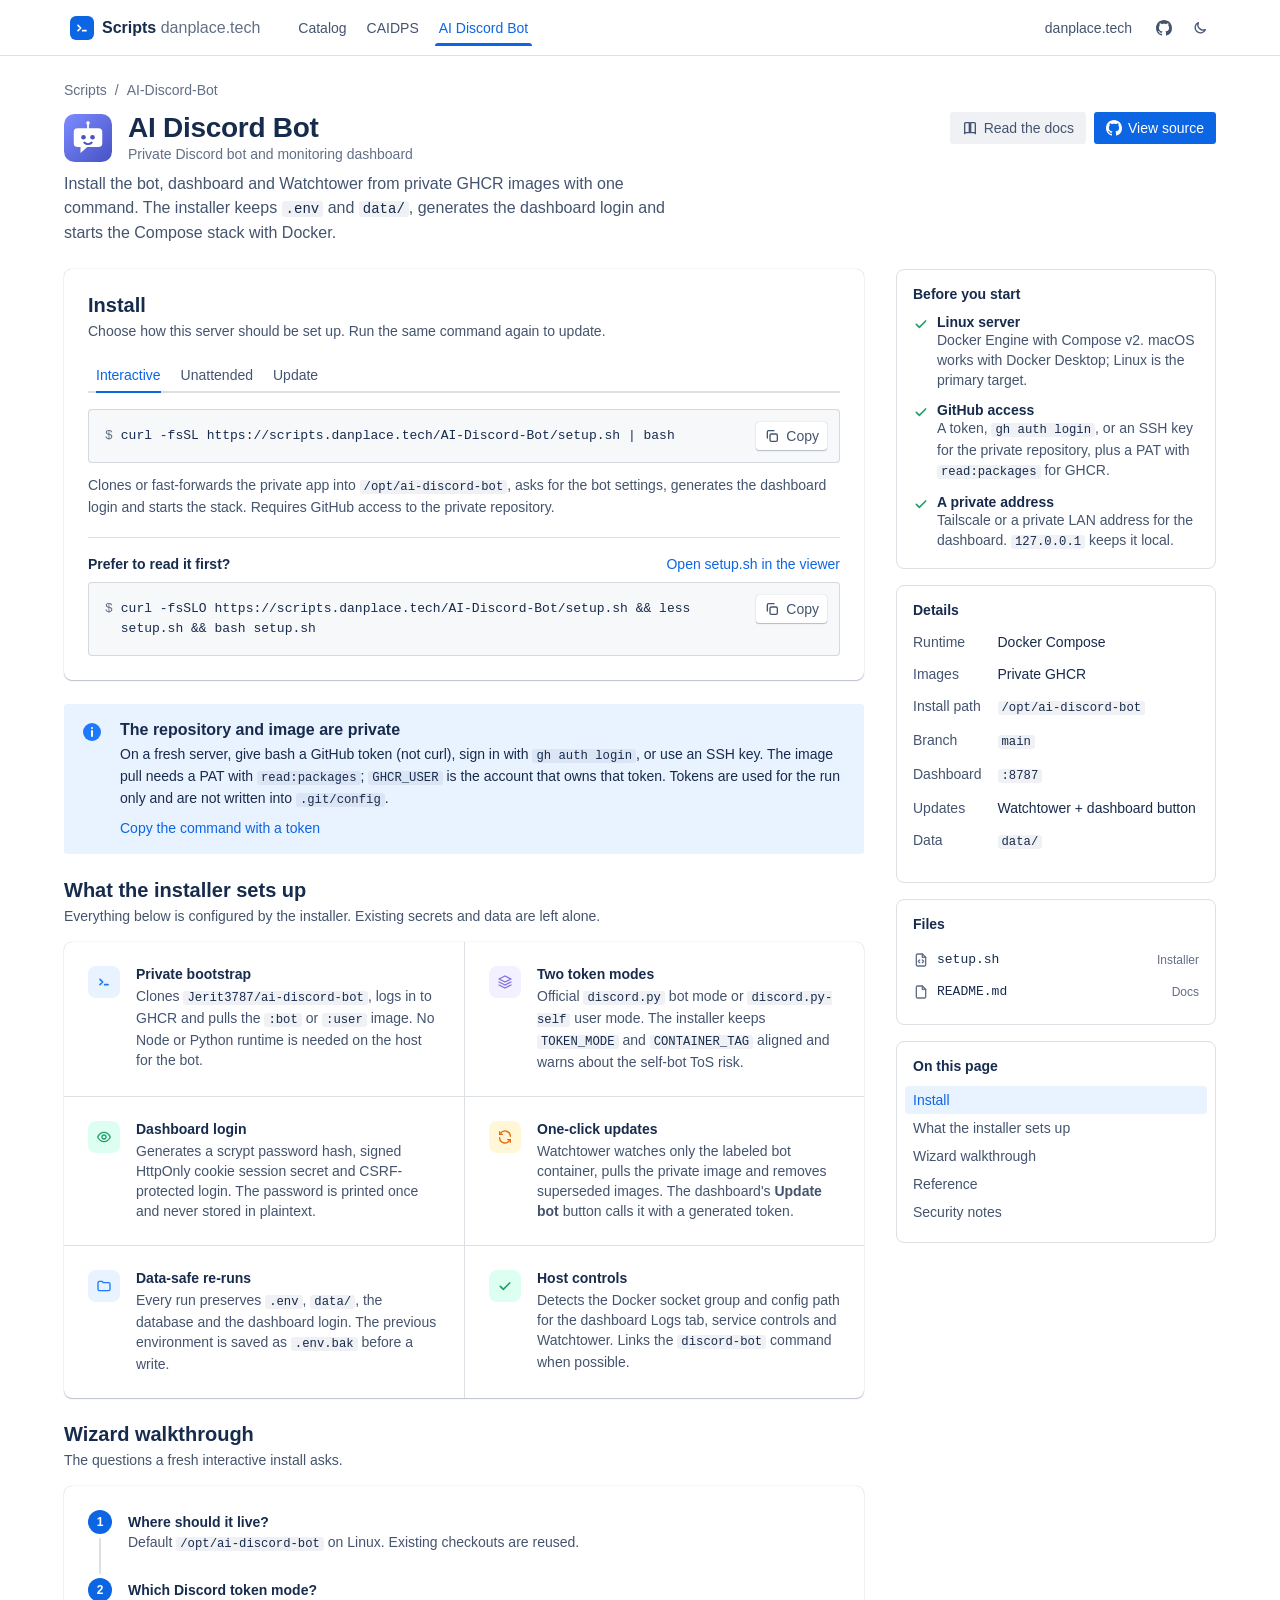
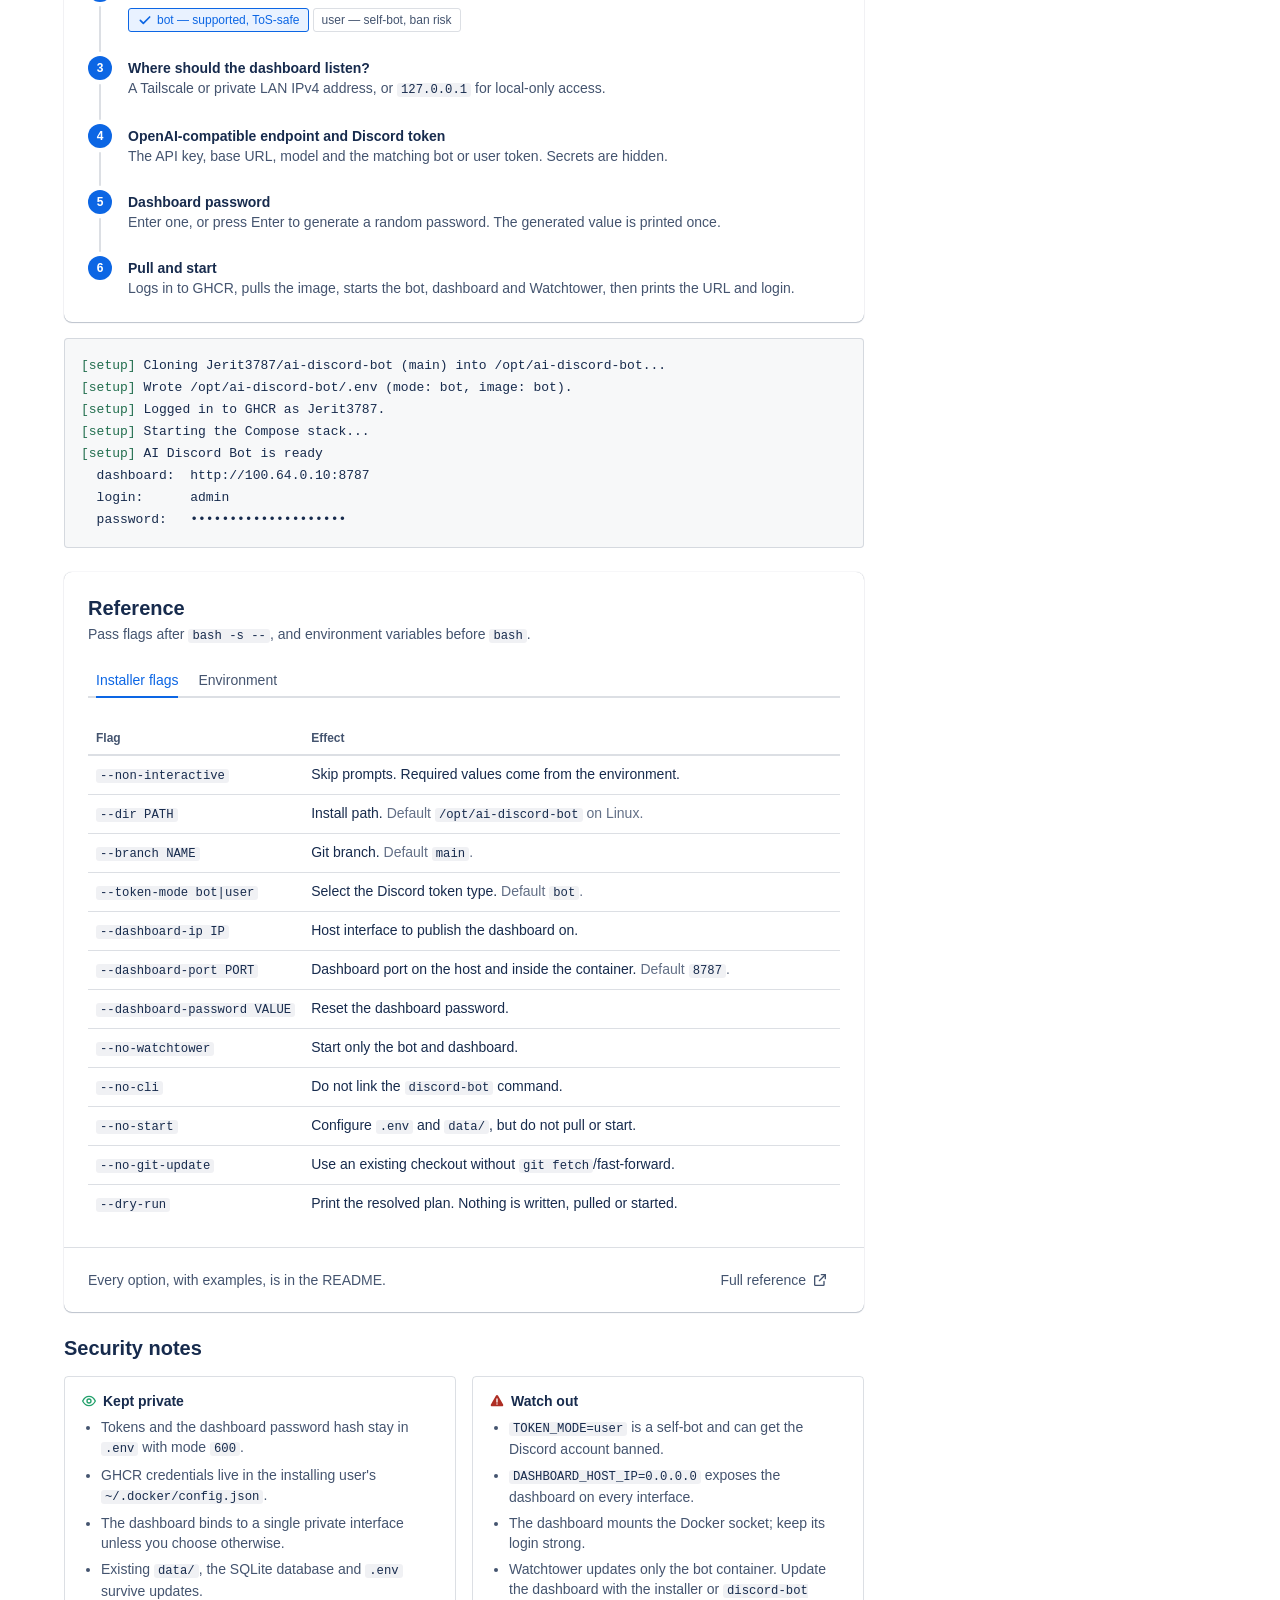
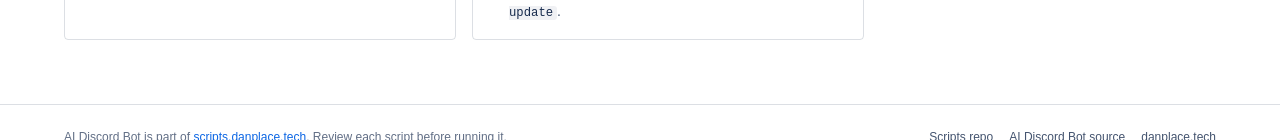
==== AI-Discord-Bot/index.html @ eaac8804 "feat: add AI Discord Bot installer Add an interactive/unattended container installer for the private" ====
<!DOCTYPE html>
<html lang="en">
<head>
  <meta charset="UTF-8">
  <meta name="viewport" content="width=device-width, initial-scale=1.0">
  <title>AI Discord Bot installer | scripts.danplace.tech</title>
  <meta name="description" content="One-line installer for the AI Discord Bot: private GHCR images, Docker Compose, password-protected dashboard, generated login and Watchtower updates.">
  <link rel="canonical" href="https://scripts.danplace.tech/AI-Discord-Bot/">
  <meta name="theme-color" content="#FFFFFF" media="(prefers-color-scheme: light)">
  <meta name="theme-color" content="#1D2125" media="(prefers-color-scheme: dark)">
  <meta property="og:title" content="AI Discord Bot | scripts.danplace.tech">
  <meta property="og:description" content="Installer for a private Discord bot and dashboard with Docker Compose, GHCR and Watchtower.">
  <meta property="og:type" content="website">
  <meta property="og:url" content="https://scripts.danplace.tech/AI-Discord-Bot/">
  <meta name="twitter:card" content="summary">
  <link rel="icon" href="logo.svg" type="image/svg+xml">
  <script>
    try {
      var t = localStorage.getItem('ds-theme');
      if (t === 'light' || t === 'dark') document.documentElement.setAttribute('data-theme', t);
    } catch (e) {}
  </script>
  <link rel="stylesheet" href="../assets/site.css?v=500451243d">
</head>
<body>
  <a class="skip-link" href="#main">Skip to content</a>

  <header class="topnav">
    <div class="topnav-inner">
      <a class="product" href="../" aria-label="Scripts catalog home">
        <span class="product-logo" aria-hidden="true"><svg class="icon"><use href="../assets/icons.svg?v=500451243d#i-terminal"/></svg></span>
        <span>Scripts <span class="product-site">danplace.tech</span></span>
      </a>
      <nav aria-label="Primary">
        <ul class="nav-items">
          <li><a class="nav-item" href="../">Catalog</a></li>
          <li><a class="nav-item" href="../IDPS-WebServer/">CAIDPS</a></li>
          <li><a class="nav-item" href="./" aria-current="page">AI Discord Bot</a></li>
        </ul>
      </nav>
      <div class="topnav-end">
        <a class="btn btn-subtle hide-small" href="https://danplace.tech" target="_blank" rel="noopener">danplace.tech</a>
        <a class="btn btn-subtle btn-icon" href="https://github.com/Jerit3787/scripts" target="_blank" rel="noopener" aria-label="Scripts repository on GitHub" title="Scripts repository on GitHub">
          <svg class="icon" aria-hidden="true"><use href="../assets/icons.svg?v=500451243d#i-github"/></svg>
        </a>
        <button class="btn btn-subtle btn-icon theme-toggle" type="button" data-theme-toggle aria-label="Switch theme">
          <svg class="icon icon-moon" aria-hidden="true"><use href="../assets/icons.svg?v=500451243d#i-moon"/></svg>
          <svg class="icon icon-sun" aria-hidden="true"><use href="../assets/icons.svg?v=500451243d#i-sun"/></svg>
        </button>
      </div>
    </div>
  </header>

  <main id="main" class="page">
    <nav class="breadcrumbs" aria-label="Breadcrumb">
      <ol>
        <li><a href="../">Scripts</a></li>
        <li><span aria-current="page">AI-Discord-Bot</span></li>
      </ol>
    </nav>

    <div class="page-header">
      <div class="page-header-main">
        <div class="page-title-row">
          <img class="project-logo project-logo-large" src="logo.svg" width="48" height="48" alt="">
          <div>
            <h1 class="page-title">AI Discord Bot</h1>
            <p class="subtlest">Private Discord bot and monitoring dashboard</p>
          </div>
        </div>
        <p class="page-description">
          Install the bot, dashboard and Watchtower from private GHCR images with one command. The
          installer keeps <code>.env</code> and <code>data/</code>, generates the dashboard login and
          starts the Compose stack with Docker.
        </p>
      </div>
      <div class="btn-group">
        <a class="btn" href="https://github.com/Jerit3787/scripts/blob/main/AI-Discord-Bot/README.md" target="_blank" rel="noopener">
          <svg class="icon" aria-hidden="true"><use href="../assets/icons.svg?v=500451243d#i-book"/></svg>
          Read the docs
        </a>
        <a class="btn btn-primary" href="https://github.com/Jerit3787/ai-discord-bot" target="_blank" rel="noopener">
          <svg class="icon" aria-hidden="true"><use href="../assets/icons.svg?v=500451243d#i-github"/></svg>
          View source
        </a>
      </div>
    </div>

    <div class="layout">
      <div class="stack">
        <section class="card" id="install" aria-labelledby="install-title">
          <div class="card-body">
            <h2 id="install-title" class="section-heading">Install</h2>
            <p class="section-intro">Choose how this server should be set up. Run the same command again to update.</p>

            <div class="tabs" data-tabs>
              <div class="tab-list" role="tablist" aria-label="Install commands">
                <button class="tab" type="button" role="tab" id="tab-interactive" data-hash="interactive" aria-controls="panel-interactive" aria-selected="true">Interactive</button>
                <button class="tab" type="button" role="tab" id="tab-unattended" data-hash="unattended" aria-controls="panel-unattended" aria-selected="false" tabindex="-1">Unattended</button>
                <button class="tab" type="button" role="tab" id="tab-update" data-hash="update" aria-controls="panel-update" aria-selected="false" tabindex="-1">Update</button>
              </div>

              <div class="tab-panel" role="tabpanel" id="panel-interactive" aria-labelledby="tab-interactive">
                <div class="code-block">
                  <pre><span class="prompt" aria-hidden="true">$</span><code id="cmd-interactive">curl -fsSL https://scripts.danplace.tech/AI-Discord-Bot/setup.sh | bash</code></pre>
                  <button class="btn" type="button" data-copy-target="cmd-interactive" aria-label="Copy interactive install command">
                    <svg class="icon icon-copy" aria-hidden="true"><use href="../assets/icons.svg?v=500451243d#i-copy"/></svg>
                    <svg class="icon icon-check" aria-hidden="true"><use href="../assets/icons.svg?v=500451243d#i-check"/></svg>
                    <span class="copy-label">Copy</span>
                  </button>
                </div>
                <p>Clones or fast-forwards the private app into <code>/opt/ai-discord-bot</code>, asks for the bot settings, generates the dashboard login and starts the stack. Requires GitHub access to the private repository.</p>

                <div class="alt-command">
                  <div class="alt-command-head">
                    <h3 class="heading-xsmall">Prefer to read it first?</h3>
                    <a class="link-button" href="setup.sh" data-view-script data-source="https://github.com/Jerit3787/scripts/blob/main/AI-Discord-Bot/setup.sh" data-description="AI Discord Bot installer">Open setup.sh in the viewer</a>
                  </div>
                  <div class="code-block">
                    <pre><span class="prompt" aria-hidden="true">$</span><code id="cmd-download">curl -fsSLO https://scripts.danplace.tech/AI-Discord-Bot/setup.sh &amp;&amp; less setup.sh &amp;&amp; bash setup.sh</code></pre>
                    <button class="btn" type="button" data-copy-target="cmd-download" aria-label="Copy download-first command">
                      <svg class="icon icon-copy" aria-hidden="true"><use href="../assets/icons.svg?v=500451243d#i-copy"/></svg>
                      <svg class="icon icon-check" aria-hidden="true"><use href="../assets/icons.svg?v=500451243d#i-check"/></svg>
                      <span class="copy-label">Copy</span>
                    </button>
                  </div>
                </div>
              </div>

              <div class="tab-panel" role="tabpanel" id="panel-unattended" aria-labelledby="tab-unattended" hidden>
                <div class="code-block">
                  <pre><span class="prompt" aria-hidden="true">$</span><code id="cmd-unattended">curl -fsSL https://scripts.danplace.tech/AI-Discord-Bot/setup.sh | \
  GITHUB_TOKEN='&lt;repo + read:packages PAT&gt;' \
  GHCR_USER=Jerit3787 \
  DISCORD_TOKEN='&lt;bot token&gt;' \
  OPENAI_API_KEY='&lt;OpenAI-compatible key&gt;' \
  TOKEN_MODE=bot DASHBOARD_HOST_IP=100.64.0.10 \
  AI_DISCORD_BOT_NON_INTERACTIVE=1 bash</code></pre>
                  <button class="btn" type="button" data-copy-target="cmd-unattended" aria-label="Copy unattended install command">
                    <svg class="icon icon-copy" aria-hidden="true"><use href="../assets/icons.svg?v=500451243d#i-copy"/></svg>
                    <svg class="icon icon-check" aria-hidden="true"><use href="../assets/icons.svg?v=500451243d#i-check"/></svg>
                    <span class="copy-label">Copy</span>
                  </button>
                </div>
                <p>No prompts. A fresh unattended install needs the Discord token and API key; the dashboard password is generated and printed once. Set <code>GHCR_TOKEN</code> separately if <code>GITHUB_TOKEN</code> does not have <code>read:packages</code>.</p>
              </div>

              <div class="tab-panel" role="tabpanel" id="panel-update" aria-labelledby="tab-update" hidden>
                <div class="code-block">
                  <pre><span class="prompt" aria-hidden="true">$</span><code id="cmd-update">curl -fsSL https://scripts.danplace.tech/AI-Discord-Bot/setup.sh | \
  GITHUB_TOKEN='&lt;repo PAT&gt;' bash

# Or update the images without re-running the installer
discord-bot update</code></pre>
                  <button class="btn" type="button" data-copy-target="cmd-update" aria-label="Copy update command">
                    <svg class="icon icon-copy" aria-hidden="true"><use href="../assets/icons.svg?v=500451243d#i-copy"/></svg>
                    <svg class="icon icon-check" aria-hidden="true"><use href="../assets/icons.svg?v=500451243d#i-check"/></svg>
                    <span class="copy-label">Copy</span>
                  </button>
                </div>
                <p>The checkout is fast-forwarded, <code>.env</code> and <code>data/</code> are kept, the current image is pulled and the containers are recreated. Use <code>--no-git-update</code> when the checkout is managed separately.</p>
              </div>
            </div>
          </div>
        </section>

        <section class="section-message" aria-labelledby="private-title">
          <svg class="icon-24" aria-hidden="true"><use href="../assets/icons.svg?v=500451243d#i-info"/></svg>
          <div class="section-message-body">
            <h2 id="private-title" class="heading-small">The repository and image are private</h2>
            <p>On a fresh server, give bash a GitHub token (not curl), sign in with <code>gh auth login</code>, or use an SSH key. The image pull needs a PAT with <code>read:packages</code>; <code>GHCR_USER</code> is the account that owns that token. Tokens are used for the run only and are not written into <code>.git/config</code>.</p>
            <div class="section-message-actions">
              <button class="link-button" type="button" data-copy="curl -fsSL https://scripts.danplace.tech/AI-Discord-Bot/setup.sh | GITHUB_TOKEN=... GHCR_USER=Jerit3787 bash" data-copy-flag="Token command copied">Copy the command with a token</button>
            </div>
          </div>
        </section>

        <section class="stack-tight" id="features" aria-labelledby="features-title">
          <div>
            <h2 id="features-title" class="section-heading">What the installer sets up</h2>
            <p class="section-intro">Everything below is configured by the installer. Existing secrets and data are left alone.</p>
          </div>
          <div class="card feature-grid">
            <div class="feature">
              <span class="icon-tile icon-tile-large tile-blue" aria-hidden="true"><svg class="icon"><use href="../assets/icons.svg?v=500451243d#i-terminal"/></svg></span>
              <div>
                <h3 class="heading-xsmall">Private bootstrap</h3>
                <p>Clones <code>Jerit3787/ai-discord-bot</code>, logs in to GHCR and pulls the <code>:bot</code> or <code>:user</code> image. No Node or Python runtime is needed on the host for the bot.</p>
              </div>
            </div>
            <div class="feature">
              <span class="icon-tile icon-tile-large tile-purple" aria-hidden="true"><svg class="icon"><use href="../assets/icons.svg?v=500451243d#i-layers"/></svg></span>
              <div>
                <h3 class="heading-xsmall">Two token modes</h3>
                <p>Official <code>discord.py</code> bot mode or <code>discord.py-self</code> user mode. The installer keeps <code>TOKEN_MODE</code> and <code>CONTAINER_TAG</code> aligned and warns about the self-bot ToS risk.</p>
              </div>
            </div>
            <div class="feature">
              <span class="icon-tile icon-tile-large tile-green" aria-hidden="true"><svg class="icon"><use href="../assets/icons.svg?v=500451243d#i-eye"/></svg></span>
              <div>
                <h3 class="heading-xsmall">Dashboard login</h3>
                <p>Generates a scrypt password hash, signed HttpOnly cookie session secret and CSRF-protected login. The password is printed once and never stored in plaintext.</p>
              </div>
            </div>
            <div class="feature">
              <span class="icon-tile icon-tile-large tile-orange" aria-hidden="true"><svg class="icon"><use href="../assets/icons.svg?v=500451243d#i-refresh"/></svg></span>
              <div>
                <h3 class="heading-xsmall">One-click updates</h3>
                <p>Watchtower watches only the labeled bot container, pulls the private image and removes superseded images. The dashboard's <strong>Update bot</strong> button calls it with a generated token.</p>
              </div>
            </div>
            <div class="feature">
              <span class="icon-tile icon-tile-large tile-blue" aria-hidden="true"><svg class="icon"><use href="../assets/icons.svg?v=500451243d#i-folder"/></svg></span>
              <div>
                <h3 class="heading-xsmall">Data-safe re-runs</h3>
                <p>Every run preserves <code>.env</code>, <code>data/</code>, the database and the dashboard login. The previous environment is saved as <code>.env.bak</code> before a write.</p>
              </div>
            </div>
            <div class="feature">
              <span class="icon-tile icon-tile-large tile-green" aria-hidden="true"><svg class="icon"><use href="../assets/icons.svg?v=500451243d#i-check"/></svg></span>
              <div>
                <h3 class="heading-xsmall">Host controls</h3>
                <p>Detects the Docker socket group and config path for the dashboard Logs tab, service controls and Watchtower. Links the <code>discord-bot</code> command when possible.</p>
              </div>
            </div>
          </div>
        </section>

        <section class="stack-tight" id="walkthrough" aria-labelledby="walkthrough-title">
          <div>
            <h2 id="walkthrough-title" class="section-heading">Wizard walkthrough</h2>
            <p class="section-intro">The questions a fresh interactive install asks.</p>
          </div>
          <div class="card card-body">
            <ol class="steps">
              <li>
                <div>
                  <p class="step-question">Where should it live?</p>
                  <p class="subtle">Default <code>/opt/ai-discord-bot</code> on Linux. Existing checkouts are reused.</p>
                </div>
              </li>
              <li>
                <div>
                  <p class="step-question">Which Discord token mode?</p>
                  <ul class="choices">
                    <li class="choice is-default"><svg class="icon" aria-hidden="true"><use href="../assets/icons.svg?v=500451243d#i-check"/></svg>bot — supported, ToS-safe</li>
                    <li class="choice">user — self-bot, ban risk</li>
                  </ul>
                </div>
              </li>
              <li>
                <div>
                  <p class="step-question">Where should the dashboard listen?</p>
                  <p class="subtle">A Tailscale or private LAN IPv4 address, or <code>127.0.0.1</code> for local-only access.</p>
                </div>
              </li>
              <li>
                <div>
                  <p class="step-question">OpenAI-compatible endpoint and Discord token</p>
                  <p class="subtle">The API key, base URL, model and the matching bot or user token. Secrets are hidden.</p>
                </div>
              </li>
              <li>
                <div>
                  <p class="step-question">Dashboard password</p>
                  <p class="subtle">Enter one, or press Enter to generate a random password. The generated value is printed once.</p>
                </div>
              </li>
              <li>
                <div>
                  <p class="step-question">Pull and start</p>
                  <p class="subtle">Logs in to GHCR, pulls the image, starts the bot, dashboard and Watchtower, then prints the URL and login.</p>
                </div>
              </li>
            </ol>
          </div>
          <pre class="log" aria-label="Example installer output"><span class="ok">[setup]</span> Cloning Jerit3787/ai-discord-bot (main) into /opt/ai-discord-bot...
<span class="ok">[setup]</span> Wrote /opt/ai-discord-bot/.env (mode: bot, image: bot).
<span class="ok">[setup]</span> Logged in to GHCR as Jerit3787.
<span class="ok">[setup]</span> Starting the Compose stack...
<span class="ok">[setup]</span> AI Discord Bot is ready
  dashboard:  http://100.64.0.10:8787
  login:      admin
  password:   ••••••••••••••••••••</pre>
        </section>

        <section class="card" id="reference" aria-labelledby="reference-title">
          <div class="card-body">
            <h2 id="reference-title" class="section-heading">Reference</h2>
            <p class="section-intro">Pass flags after <code>bash -s --</code>, and environment variables before <code>bash</code>.</p>

            <div class="tabs" data-tabs>
              <div class="tab-list" role="tablist" aria-label="Reference">
                <button class="tab" type="button" role="tab" id="tab-ref-flags" data-hash="flags" aria-controls="panel-ref-flags" aria-selected="true">Installer flags</button>
                <button class="tab" type="button" role="tab" id="tab-ref-env" data-hash="environment" aria-controls="panel-ref-env" aria-selected="false" tabindex="-1">Environment</button>
              </div>

              <div class="tab-panel" role="tabpanel" id="panel-ref-flags" aria-labelledby="tab-ref-flags">
                <div class="table-wrap">
                  <table class="table">
                    <thead><tr><th scope="col">Flag</th><th scope="col">Effect</th></tr></thead>
                    <tbody>
                      <tr><td><code>--non-interactive</code></td><td>Skip prompts. Required values come from the environment.</td></tr>
                      <tr><td><code>--dir PATH</code></td><td>Install path. <span class="default">Default <code>/opt/ai-discord-bot</code> on Linux.</span></td></tr>
                      <tr><td><code>--branch NAME</code></td><td>Git branch. <span class="default">Default <code>main</code>.</span></td></tr>
                      <tr><td><code>--token-mode bot|user</code></td><td>Select the Discord token type. <span class="default">Default <code>bot</code>.</span></td></tr>
                      <tr><td><code>--dashboard-ip IP</code></td><td>Host interface to publish the dashboard on.</td></tr>
                      <tr><td><code>--dashboard-port PORT</code></td><td>Dashboard port on the host and inside the container. <span class="default">Default <code>8787</code>.</span></td></tr>
                      <tr><td><code>--dashboard-password VALUE</code></td><td>Reset the dashboard password.</td></tr>
                      <tr><td><code>--no-watchtower</code></td><td>Start only the bot and dashboard.</td></tr>
                      <tr><td><code>--no-cli</code></td><td>Do not link the <code>discord-bot</code> command.</td></tr>
                      <tr><td><code>--no-start</code></td><td>Configure <code>.env</code> and <code>data/</code>, but do not pull or start.</td></tr>
                      <tr><td><code>--no-git-update</code></td><td>Use an existing checkout without <code>git fetch</code>/fast-forward.</td></tr>
                      <tr><td><code>--dry-run</code></td><td>Print the resolved plan. Nothing is written, pulled or started.</td></tr>
                    </tbody>
                  </table>
                </div>
              </div>

              <div class="tab-panel" role="tabpanel" id="panel-ref-env" aria-labelledby="tab-ref-env" hidden>
                <div class="table-wrap">
                  <table class="table">
                    <thead><tr><th scope="col">Variable</th><th scope="col">Effect</th></tr></thead>
                    <tbody>
                      <tr><td><code>GITHUB_TOKEN</code>, <code>GH_TOKEN</code></td><td>Private repository token for this run. Reused for GHCR when <code>GHCR_TOKEN</code> is unset.</td></tr>
                      <tr><td><code>GHCR_TOKEN</code></td><td>PAT with <code>read:packages</code> for the private image.</td></tr>
                      <tr><td><code>GHCR_USER</code></td><td>GitHub account that owns the GHCR token. <span class="default">Default: the authenticated <code>gh</code> account.</span></td></tr>
                      <tr><td><code>AI_DISCORD_BOT_INSTALL_DIR</code></td><td>Install path.</td></tr>
                      <tr><td><code>AI_DISCORD_BOT_BRANCH</code></td><td>Branch. <span class="default">Default <code>main</code>.</span></td></tr>
                      <tr><td><code>AI_DISCORD_BOT_NON_INTERACTIVE=1</code></td><td>Same as <code>--non-interactive</code>. <code>CI=1</code> also works.</td></tr>
                      <tr><td><code>AI_DISCORD_BOT_NO_GIT_UPDATE=1</code></td><td>Same as <code>--no-git-update</code>.</td></tr>
                      <tr><td><code>TOKEN_MODE</code></td><td><code>bot</code> or <code>user</code>. <span class="default">Default <code>bot</code>.</span></td></tr>
                      <tr><td><code>DISCORD_TOKEN</code></td><td>Bot token, or user token in user mode. Required on a fresh install.</td></tr>
                      <tr><td><code>OPENAI_API_KEY</code></td><td>OpenAI-compatible API key. Required on a fresh install.</td></tr>
                      <tr><td><code>OPENAI_BASE_URL</code></td><td>Endpoint. <span class="default">Default <code>https://api.openai.com/v1</code>.</span></td></tr>
                      <tr><td><code>AI_MODEL</code></td><td>Model name. <span class="default">Default <code>gpt-4o-mini</code>.</span></td></tr>
                      <tr><td><code>OWNER_ID</code>, <code>GIPHY_API_KEY</code></td><td>Optional owner ID and GIF search key.</td></tr>
                      <tr><td><code>DASHBOARD_HOST_IP</code>, <code>DASHBOARD_PORT</code></td><td>Host interface and port for the dashboard; the port is used on both sides of the mapping.</td></tr>
                      <tr><td><code>DASHBOARD_USER</code>, <code>DASHBOARD_PASSWORD</code></td><td>Login user and optional password reset value.</td></tr>
                      <tr><td><code>DOCKER_GID</code>, <code>DOCKER_CONFIG_FILE</code></td><td>Socket group and host Docker config. Both are detected by default.</td></tr>
                      <tr><td><code>GHCR_OWNER</code>, <code>CONTAINER_TAG</code></td><td>Image owner and tag. <span class="default">Defaults <code>jerit3787</code> and the token mode.</span></td></tr>
                    </tbody>
                  </table>
                </div>
              </div>
            </div>
          </div>
          <div class="card-footer">
            <p class="subtle">Every option, with examples, is in the README.</p>
            <a class="btn btn-subtle" href="https://github.com/Jerit3787/scripts/blob/main/AI-Discord-Bot/README.md#options" target="_blank" rel="noopener">
              Full reference <svg class="icon" aria-hidden="true"><use href="../assets/icons.svg?v=500451243d#i-external"/></svg>
            </a>
          </div>
        </section>

        <section class="stack-tight" id="security" aria-labelledby="security-title">
          <div>
            <h2 id="security-title" class="section-heading">Security notes</h2>
          </div>
          <div class="outcomes">
            <div class="outcome outcome-keep">
              <h4><svg class="icon" aria-hidden="true"><use href="../assets/icons.svg?v=500451243d#i-eye"/></svg>Kept private</h4>
              <ul>
                <li>Tokens and the dashboard password hash stay in <code>.env</code> with mode <code>600</code>.</li>
                <li>GHCR credentials live in the installing user's <code>~/.docker/config.json</code>.</li>
                <li>The dashboard binds to a single private interface unless you choose otherwise.</li>
                <li>Existing <code>data/</code>, the SQLite database and <code>.env</code> survive updates.</li>
              </ul>
            </div>
            <div class="outcome outcome-remove">
              <h4><svg class="icon" aria-hidden="true"><use href="../assets/icons.svg?v=500451243d#i-warning"/></svg>Watch out</h4>
              <ul>
                <li><code>TOKEN_MODE=user</code> is a self-bot and can get the Discord account banned.</li>
                <li><code>DASHBOARD_HOST_IP=0.0.0.0</code> exposes the dashboard on every interface.</li>
                <li>The dashboard mounts the Docker socket; keep its login strong.</li>
                <li>Watchtower updates only the bot container. Update the dashboard with the installer or <code>discord-bot update</code>.</li>
              </ul>
            </div>
          </div>
        </section>
      </div>

      <aside aria-label="Project details">
        <section class="panel" aria-labelledby="before-title">
          <h2 id="before-title" class="panel-title">Before you start</h2>
          <ul class="checklist">
            <li>
              <svg class="icon" aria-hidden="true"><use href="../assets/icons.svg?v=500451243d#i-check"/></svg>
              <div>
                <h3 class="heading-xsmall">Linux server</h3>
                <p>Docker Engine with Compose v2. macOS works with Docker Desktop; Linux is the primary target.</p>
              </div>
            </li>
            <li>
              <svg class="icon" aria-hidden="true"><use href="../assets/icons.svg?v=500451243d#i-check"/></svg>
              <div>
                <h3 class="heading-xsmall">GitHub access</h3>
                <p>A token, <code>gh auth login</code>, or an SSH key for the private repository, plus a PAT with <code>read:packages</code> for GHCR.</p>
              </div>
            </li>
            <li>
              <svg class="icon" aria-hidden="true"><use href="../assets/icons.svg?v=500451243d#i-check"/></svg>
              <div>
                <h3 class="heading-xsmall">A private address</h3>
                <p>Tailscale or a private LAN address for the dashboard. <code>127.0.0.1</code> keeps it local.</p>
              </div>
            </li>
          </ul>
        </section>

        <section class="panel" aria-labelledby="details-title">
          <h2 id="details-title" class="panel-title">Details</h2>
          <dl class="details">
            <dt>Runtime</dt>
            <dd>Docker Compose</dd>
            <dt>Images</dt>
            <dd>Private GHCR</dd>
            <dt>Install path</dt>
            <dd><code>/opt/ai-discord-bot</code></dd>
            <dt>Branch</dt>
            <dd><code>main</code></dd>
            <dt>Dashboard</dt>
            <dd><code>:8787</code></dd>
            <dt>Updates</dt>
            <dd>Watchtower + dashboard button</dd>
            <dt>Data</dt>
            <dd><code>data/</code></dd>
          </dl>
        </section>

        <section class="panel" aria-labelledby="files-title">
          <h2 id="files-title" class="panel-title">Files</h2>
          <ul class="file-list">
            <li><a href="setup.sh" data-view-script data-source="https://github.com/Jerit3787/scripts/blob/main/AI-Discord-Bot/setup.sh" data-description="AI Discord Bot installer"><svg class="icon" aria-hidden="true"><use href="../assets/icons.svg?v=500451243d#i-file-code"/></svg><span class="file-name">setup.sh</span><span class="file-meta">Installer</span></a></li>
            <li><a href="https://github.com/Jerit3787/scripts/blob/main/AI-Discord-Bot/README.md" target="_blank" rel="noopener"><svg class="icon" aria-hidden="true"><use href="../assets/icons.svg?v=500451243d#i-file"/></svg><span class="file-name">README.md</span><span class="file-meta">Docs</span></a></li>
          </ul>
        </section>

        <nav class="panel toc" aria-labelledby="toc-title">
          <h2 id="toc-title" class="panel-title">On this page</h2>
          <ol>
            <li><a href="#install">Install</a></li>
            <li><a href="#features">What the installer sets up</a></li>
            <li><a href="#walkthrough">Wizard walkthrough</a></li>
            <li><a href="#reference">Reference</a></li>
            <li><a href="#security">Security notes</a></li>
          </ol>
        </nav>
      </aside>
    </div>
  </main>

  <footer class="site-footer">
    <div class="site-footer-inner">
      <p>AI Discord Bot is part of <a href="../">scripts.danplace.tech</a>. Review each script before running it.</p>
      <ul class="footer-links">
        <li><a href="https://github.com/Jerit3787/scripts" target="_blank" rel="noopener">Scripts repo</a></li>
        <li><a href="https://github.com/Jerit3787/ai-discord-bot" target="_blank" rel="noopener">AI Discord Bot source</a></li>
        <li><a href="https://danplace.tech" target="_blank" rel="noopener">danplace.tech</a></li>
      </ul>
    </div>
  </footer>

  <script src="../assets/site.js?v=500451243d"></script>
</body>
</html>
---- assets/site.css ----
/*
 * scripts.danplace.tech — shared styles
 * Modelled on the Atlassian Design System (ADS): design tokens, 8px spacing grid,
 * system type stack, and ADS-style components (top nav, buttons, lozenges, tags,
 * tabs, section messages, code blocks, flags). Light and dark themes.
 */

/* ---------- Tokens: light ---------- */
:root {
  color-scheme: light;

  --ds-text: #172B4D;
  --ds-text-subtle: #44546F;
  --ds-text-subtlest: #626F86;
  --ds-text-inverse: #FFFFFF;
  --ds-text-selected: #0C66E4;
  --ds-text-success: #216E4E;
  --ds-text-warning: #A54800;
  --ds-text-danger: #AE2E24;
  --ds-text-discovery: #5E4DB2;
  --ds-text-information: #0055CC;
  --ds-link: #0C66E4;
  --ds-link-pressed: #0055CC;

  --ds-icon-information: #1D7AFC;
  --ds-icon-warning: #E56910;
  --ds-icon-success: #22A06B;
  --ds-icon-discovery: #8270DB;

  --ds-surface: #FFFFFF;
  --ds-surface-sunken: #F7F8F9;
  --ds-surface-raised: #FFFFFF;
  --ds-surface-overlay: #FFFFFF;

  --ds-bg-neutral: #091E420F;
  --ds-bg-neutral-hovered: #091E4224;
  --ds-bg-neutral-pressed: #091E424F;
  --ds-bg-neutral-subtle-hovered: #091E420F;
  --ds-bg-neutral-subtle-pressed: #091E4224;
  --ds-bg-selected: #E9F2FF;
  --ds-bg-selected-hovered: #CCE0FF;
  --ds-bg-brand-bold: #0C66E4;
  --ds-bg-brand-bold-hovered: #0055CC;
  --ds-bg-brand-bold-pressed: #09326C;
  --ds-bg-information: #E9F2FF;
  --ds-bg-warning: #FFF7D6;
  --ds-bg-success: #DCFFF1;
  --ds-bg-success-bold: #1F845A;
  --ds-bg-discovery: #F3F0FF;
  --ds-bg-discovery-bold: #6E5DC6;
  --ds-bg-inverse: #172B4D;

  --ds-border: #091E4224;
  --ds-border-bold: #758195;
  --ds-border-focused: #388BFF;
  --ds-border-selected: #0C66E4;

  --ds-shadow-raised: 0 1px 1px #091E4240, 0 0 1px #091E424F;
  --ds-shadow-overlay: 0 8px 12px #091E4226, 0 0 1px #091E424F;
  --ds-blanket: #091E427D;
  --ds-syntax-comment: #6B778C;
  --ds-syntax-string: #216E4E;
  --ds-syntax-keyword: #5E4DB2;

  --ds-font: ui-sans-serif, -apple-system, BlinkMacSystemFont, "Segoe UI", Ubuntu, "Helvetica Neue", sans-serif;
  --ds-font-code: ui-monospace, Menlo, "Segoe UI Mono", "Ubuntu Mono", monospace;

  /* 8px grid */
  --ds-space-050: 4px;
  --ds-space-075: 6px;
  --ds-space-100: 8px;
  --ds-space-150: 12px;
  --ds-space-200: 16px;
  --ds-space-250: 20px;
  --ds-space-300: 24px;
  --ds-space-400: 32px;
  --ds-space-500: 40px;
  --ds-space-600: 48px;
  --ds-space-800: 64px;

  --ds-radius-small: 3px;
  --ds-radius: 4px;
  --ds-radius-large: 8px;
}

/* ---------- Tokens: dark ---------- */
@media (prefers-color-scheme: dark) {
  :root:not([data-theme="light"]) {
    color-scheme: dark;
    --ds-text: #B6C2CF;
    --ds-text-subtle: #9FADBC;
    --ds-text-subtlest: #8C9BAB;
    --ds-text-inverse: #1D2125;
    --ds-text-selected: #579DFF;
    --ds-text-success: #7EE2B8;
    --ds-text-warning: #F5CD47;
    --ds-text-danger: #FD9891;
    --ds-text-discovery: #B8ACF6;
    --ds-text-information: #85B8FF;
    --ds-link: #579DFF;
    --ds-link-pressed: #85B8FF;
    --ds-icon-information: #388BFF;
    --ds-icon-warning: #FEA362;
    --ds-icon-success: #2ABB7F;
    --ds-icon-discovery: #8F7EE7;
    --ds-surface: #1D2125;
    --ds-surface-sunken: #161A1D;
    --ds-surface-raised: #22272B;
    --ds-surface-overlay: #282E33;
    --ds-bg-neutral: #A1BDD914;
    --ds-bg-neutral-hovered: #A6C5E229;
    --ds-bg-neutral-pressed: #BFDBF847;
    --ds-bg-neutral-subtle-hovered: #A1BDD914;
    --ds-bg-neutral-subtle-pressed: #A6C5E229;
    --ds-bg-selected: #1C2B41;
    --ds-bg-selected-hovered: #09326C;
    --ds-bg-brand-bold: #579DFF;
    --ds-bg-brand-bold-hovered: #85B8FF;
    --ds-bg-brand-bold-pressed: #CCE0FF;
    --ds-bg-information: #1C2B41;
    --ds-bg-warning: #533F04;
    --ds-bg-success: #164B35;
    --ds-bg-success-bold: #4BCE97;
    --ds-bg-discovery: #352C63;
    --ds-bg-discovery-bold: #9F8FEF;
    --ds-bg-inverse: #DEE4EA;
    --ds-border: #A6C5E229;
    --ds-border-bold: #738496;
    --ds-border-focused: #85B8FF;
    --ds-border-selected: #579DFF;
    --ds-shadow-raised: 0 1px 1px #03040442, 0 0 1px #03040480;
    --ds-shadow-overlay: 0 0 0 1px #39424A, 0 8px 12px #0304045C, 0 0 1px 1px #03040480;
    --ds-blanket: #10121499;
    --ds-syntax-comment: #8C9BAB;
    --ds-syntax-string: #7EE2B8;
    --ds-syntax-keyword: #B8ACF6;
  }
}

:root[data-theme="dark"] {
  color-scheme: dark;
  --ds-text: #B6C2CF;
  --ds-text-subtle: #9FADBC;
  --ds-text-subtlest: #8C9BAB;
  --ds-text-inverse: #1D2125;
  --ds-text-selected: #579DFF;
  --ds-text-success: #7EE2B8;
  --ds-text-warning: #F5CD47;
  --ds-text-danger: #FD9891;
  --ds-text-discovery: #B8ACF6;
  --ds-text-information: #85B8FF;
  --ds-link: #579DFF;
  --ds-link-pressed: #85B8FF;
  --ds-icon-information: #388BFF;
  --ds-icon-warning: #FEA362;
  --ds-icon-success: #2ABB7F;
  --ds-icon-discovery: #8F7EE7;
  --ds-surface: #1D2125;
  --ds-surface-sunken: #161A1D;
  --ds-surface-raised: #22272B;
  --ds-surface-overlay: #282E33;
  --ds-bg-neutral: #A1BDD914;
  --ds-bg-neutral-hovered: #A6C5E229;
  --ds-bg-neutral-pressed: #BFDBF847;
  --ds-bg-neutral-subtle-hovered: #A1BDD914;
  --ds-bg-neutral-subtle-pressed: #A6C5E229;
  --ds-bg-selected: #1C2B41;
  --ds-bg-selected-hovered: #09326C;
  --ds-bg-brand-bold: #579DFF;
  --ds-bg-brand-bold-hovered: #85B8FF;
  --ds-bg-brand-bold-pressed: #CCE0FF;
  --ds-bg-information: #1C2B41;
  --ds-bg-warning: #533F04;
  --ds-bg-success: #164B35;
  --ds-bg-success-bold: #4BCE97;
  --ds-bg-discovery: #352C63;
  --ds-bg-discovery-bold: #9F8FEF;
  --ds-bg-inverse: #DEE4EA;
  --ds-border: #A6C5E229;
  --ds-border-bold: #738496;
  --ds-border-focused: #85B8FF;
  --ds-border-selected: #579DFF;
  --ds-shadow-raised: 0 1px 1px #03040442, 0 0 1px #03040480;
  --ds-shadow-overlay: 0 0 0 1px #39424A, 0 8px 12px #0304045C, 0 0 1px 1px #03040480;
  --ds-blanket: #10121499;
  --ds-syntax-comment: #8C9BAB;
  --ds-syntax-string: #7EE2B8;
  --ds-syntax-keyword: #B8ACF6;
}

/* ---------- Base ---------- */
*,
*::before,
*::after {
  box-sizing: border-box;
}

html {
  -webkit-text-size-adjust: 100%;
  scroll-padding-top: 72px;
}

body {
  margin: 0;
  min-height: 100vh;
  background: var(--ds-surface);
  color: var(--ds-text);
  font-family: var(--ds-font);
  font-size: 14px;
  line-height: 20px;
  -webkit-font-smoothing: antialiased;
}

h1, h2, h3, p, ul, ol, pre, figure {
  margin: 0;
}

ul, ol {
  padding: 0;
}

a {
  color: var(--ds-link);
  text-decoration: none;
}

a:hover {
  text-decoration: underline;
}

a:active {
  color: var(--ds-link-pressed);
}

button {
  font: inherit;
  color: inherit;
}

code {
  font-family: var(--ds-font-code);
  font-size: 0.875em;
}

:not(pre) > code {
  padding: 0 var(--ds-space-050);
  border-radius: var(--ds-radius-small);
  background: var(--ds-bg-neutral);
  color: var(--ds-text);
  overflow-wrap: anywhere;
}

:focus-visible {
  outline: 2px solid var(--ds-border-focused);
  outline-offset: 2px;
}

::selection {
  background: var(--ds-bg-selected-hovered);
}

.visually-hidden {
  position: absolute;
  width: 1px;
  height: 1px;
  overflow: hidden;
  clip: rect(0 0 0 0);
  white-space: nowrap;
}

.skip-link {
  position: absolute;
  top: var(--ds-space-100);
  left: -9999px;
  z-index: 300;
  padding: var(--ds-space-075) var(--ds-space-150);
  border-radius: var(--ds-radius);
  background: var(--ds-bg-brand-bold);
  color: var(--ds-text-inverse);
  font-weight: 500;
}

.skip-link:focus {
  left: var(--ds-space-200);
}

.icon {
  width: 16px;
  height: 16px;
  flex: 0 0 auto;
}

.icon-24 {
  width: 24px;
  height: 24px;
  flex: 0 0 auto;
}

/* ---------- Top navigation ---------- */
.topnav {
  position: sticky;
  top: 0;
  z-index: 100;
  height: 56px;
  background: var(--ds-surface);
  border-bottom: 1px solid var(--ds-border);
}

.topnav-inner {
  display: flex;
  align-items: center;
  gap: var(--ds-space-100);
  height: 100%;
  max-width: 1200px;
  margin: 0 auto;
  padding: 0 var(--ds-space-300);
}

.product {
  display: inline-flex;
  align-items: center;
  gap: var(--ds-space-100);
  height: 40px;
  margin-right: var(--ds-space-200);
  padding: 0 var(--ds-space-075);
  border-radius: var(--ds-radius);
  color: var(--ds-text);
  font-size: 16px;
  font-weight: 600;
  white-space: nowrap;
}

.product:hover {
  background: var(--ds-bg-neutral-subtle-hovered);
  text-decoration: none;
}

.product-logo {
  display: grid;
  place-items: center;
  width: 24px;
  height: 24px;
  border-radius: 6px;
  background: var(--ds-bg-brand-bold);
  color: var(--ds-text-inverse);
}

.product-site {
  color: var(--ds-text-subtlest);
  font-weight: 400;
}

.nav-items {
  display: flex;
  align-items: stretch;
  gap: var(--ds-space-050);
  height: 100%;
  list-style: none;
}

.nav-items li {
  display: flex;
}

.nav-item {
  position: relative;
  display: inline-flex;
  align-items: center;
  margin: var(--ds-space-100) 0;
  padding: 0 var(--ds-space-100);
  border-radius: var(--ds-radius);
  color: var(--ds-text-subtle);
  font-weight: 500;
  white-space: nowrap;
}

.nav-item:hover {
  background: var(--ds-bg-neutral-subtle-hovered);
  color: var(--ds-text);
  text-decoration: none;
}

.nav-item[aria-current="page"] {
  color: var(--ds-text-selected);
}

.nav-item[aria-current="page"]::after {
  content: "";
  position: absolute;
  right: var(--ds-space-050);
  bottom: -8px;
  left: var(--ds-space-050);
  height: 3px;
  border-radius: 3px 3px 0 0;
  background: var(--ds-border-selected);
}

.topnav-end {
  display: flex;
  align-items: center;
  gap: var(--ds-space-050);
  margin-left: auto;
}

/* ---------- Buttons ---------- */
.btn {
  display: inline-flex;
  align-items: center;
  justify-content: center;
  gap: var(--ds-space-075);
  height: 32px;
  padding: 0 var(--ds-space-150);
  border: 0;
  border-radius: var(--ds-radius-small);
  background: var(--ds-bg-neutral);
  color: var(--ds-text-subtle);
  font-size: 14px;
  font-weight: 500;
  line-height: 20px;
  white-space: nowrap;
  cursor: pointer;
  transition: background-color 0.1s ease;
}

.btn:hover {
  background: var(--ds-bg-neutral-hovered);
  color: var(--ds-text-subtle);
  text-decoration: none;
}

.btn:active {
  background: var(--ds-bg-neutral-pressed);
}

.btn-primary {
  background: var(--ds-bg-brand-bold);
  color: var(--ds-text-inverse);
}

.btn-primary:hover {
  background: var(--ds-bg-brand-bold-hovered);
  color: var(--ds-text-inverse);
}

.btn-primary:active {
  background: var(--ds-bg-brand-bold-pressed);
  color: var(--ds-text-inverse);
}

.btn-subtle {
  background: transparent;
}

.btn-subtle:hover {
  background: var(--ds-bg-neutral-subtle-hovered);
}

.btn-subtle:active {
  background: var(--ds-bg-neutral-subtle-pressed);
}

.btn-icon {
  width: 32px;
  padding: 0;
}

.btn.is-copied {
  background: var(--ds-bg-success);
  color: var(--ds-text-success);
}

.btn .icon-check {
  display: none;
}

.btn.is-copied .icon-copy {
  display: none;
}

.btn.is-copied .icon-check {
  display: block;
}

.btn-group {
  display: flex;
  flex-wrap: wrap;
  gap: var(--ds-space-100);
}

/* Theme toggle shows the icon of the theme it switches to */
.theme-toggle .icon-sun {
  display: none;
}

:root[data-theme="dark"] .theme-toggle .icon-sun {
  display: block;
}

:root[data-theme="dark"] .theme-toggle .icon-moon {
  display: none;
}

@media (prefers-color-scheme: dark) {
  :root:not([data-theme="light"]) .theme-toggle .icon-sun {
    display: block;
  }

  :root:not([data-theme="light"]) .theme-toggle .icon-moon {
    display: none;
  }
}

/* ---------- Page layout ---------- */
.page {
  max-width: 1200px;
  margin: 0 auto;
  padding: var(--ds-space-300) var(--ds-space-300) var(--ds-space-800);
}

.page-header {
  display: flex;
  align-items: flex-start;
  justify-content: space-between;
  gap: var(--ds-space-300);
  margin-bottom: var(--ds-space-300);
}

.page-header-main {
  min-width: 0;
}

.page-title-row {
  display: flex;
  align-items: center;
  gap: var(--ds-space-200);
}

.page-title {
  font-size: 28px;
  font-weight: 600;
  line-height: 32px;
  letter-spacing: -0.01em;
}

.page-description {
  max-width: 68ch;
  margin-top: var(--ds-space-100);
  color: var(--ds-text-subtle);
  font-size: 16px;
  line-height: 24px;
}

.layout {
  display: grid;
  grid-template-columns: minmax(0, 1fr) 320px;
  gap: var(--ds-space-400);
  align-items: start;
}

.stack {
  display: grid;
  gap: var(--ds-space-300);
}

.stack-tight {
  display: grid;
  gap: var(--ds-space-200);
}

.section-heading {
  display: flex;
  align-items: center;
  gap: var(--ds-space-100);
  font-size: 20px;
  font-weight: 600;
  line-height: 24px;
}

.section-intro {
  margin-top: var(--ds-space-050);
  color: var(--ds-text-subtle);
}

.heading-small {
  font-size: 16px;
  font-weight: 600;
  line-height: 20px;
}

.heading-xsmall {
  font-size: 14px;
  font-weight: 600;
  line-height: 16px;
}

.subtle {
  color: var(--ds-text-subtle);
}

.subtlest {
  color: var(--ds-text-subtlest);
}

/* ---------- Breadcrumbs ---------- */
.breadcrumbs {
  margin-bottom: var(--ds-space-150);
}

.breadcrumbs ol {
  display: flex;
  flex-wrap: wrap;
  align-items: center;
  list-style: none;
}

.breadcrumbs li {
  display: inline-flex;
  align-items: center;
  color: var(--ds-text-subtlest);
}

.breadcrumbs li + li::before {
  content: "/";
  padding: 0 var(--ds-space-100);
  color: var(--ds-text-subtlest);
}

.breadcrumbs a {
  color: var(--ds-text-subtlest);
}

.breadcrumbs a:hover {
  color: var(--ds-text-subtle);
}

/* ---------- Project logo (each project's own mark, same in both themes) ---------- */
.project-logo {
  display: block;
  width: 40px;
  height: 40px;
  flex: 0 0 auto;
}

.project-logo-large {
  width: 48px;
  height: 48px;
}

/* ---------- Lozenge, tag, badge ---------- */
.lozenge {
  display: inline-flex;
  align-items: center;
  height: 16px;
  padding: 0 var(--ds-space-050);
  border-radius: var(--ds-radius-small);
  background: var(--ds-bg-neutral);
  color: var(--ds-text-subtle);
  font-size: 11px;
  font-weight: 700;
  line-height: 16px;
  text-transform: uppercase;
  white-space: nowrap;
}

.lozenge-new {
  background: var(--ds-bg-discovery);
  color: var(--ds-text-discovery);
}

.lozenge-success {
  background: var(--ds-bg-success);
  color: var(--ds-text-success);
}

.lozenges {
  display: flex;
  flex-wrap: wrap;
  gap: var(--ds-space-050);
}

.tags {
  display: flex;
  flex-wrap: wrap;
  gap: var(--ds-space-050);
  list-style: none;
}

.tag {
  display: inline-flex;
  align-items: center;
  height: 20px;
  padding: 0 var(--ds-space-075);
  border: 1px solid var(--ds-border);
  border-radius: var(--ds-radius-small);
  color: var(--ds-text);
  font-size: 12px;
  line-height: 16px;
}

.badge {
  display: inline-flex;
  align-items: center;
  justify-content: center;
  min-width: 24px;
  height: 16px;
  padding: 0 var(--ds-space-075);
  border-radius: 8px;
  background: var(--ds-bg-neutral);
  color: var(--ds-text);
  font-size: 12px;
  font-weight: 400;
  line-height: 16px;
}

/* ---------- Card ---------- */
.card {
  border-radius: var(--ds-radius-large);
  background: var(--ds-surface-raised);
  box-shadow: var(--ds-shadow-raised);
}

.card-body {
  padding: var(--ds-space-300);
}

.card-footer {
  display: flex;
  flex-wrap: wrap;
  align-items: center;
  justify-content: space-between;
  gap: var(--ds-space-150);
  padding: var(--ds-space-200) var(--ds-space-300);
  border-top: 1px solid var(--ds-border);
}

.project-head {
  display: flex;
  align-items: flex-start;
  gap: var(--ds-space-200);
}

.project-head-text {
  flex: 1 1 auto;
  min-width: 0;
}

.project-title {
  display: flex;
  flex-wrap: wrap;
  align-items: center;
  gap: var(--ds-space-100);
  font-size: 20px;
  font-weight: 600;
  line-height: 24px;
}

.project-title a {
  color: var(--ds-text);
}

.project-subtitle {
  margin-top: var(--ds-space-050);
  color: var(--ds-text-subtlest);
}

.project-desc {
  max-width: 72ch;
  margin: var(--ds-space-200) 0;
  color: var(--ds-text);
}

/* Empty state */
.empty-state {
  display: flex;
  align-items: center;
  gap: var(--ds-space-300);
  padding: var(--ds-space-300);
  border: 1px dashed var(--ds-border-bold);
  border-radius: var(--ds-radius-large);
}

.empty-state-art {
  display: grid;
  place-items: center;
  width: 56px;
  height: 56px;
  flex: 0 0 auto;
  border-radius: 50%;
  background: var(--ds-bg-neutral);
  color: var(--ds-text-subtle);
}

.empty-state p {
  max-width: 60ch;
  margin: var(--ds-space-050) 0 var(--ds-space-200);
  color: var(--ds-text-subtle);
}

/* ---------- Section message ---------- */
.section-message {
  display: flex;
  gap: var(--ds-space-200);
  padding: var(--ds-space-200);
  border-radius: var(--ds-radius-small);
  background: var(--ds-bg-information);
}

.section-message .icon-24 {
  color: var(--ds-icon-information);
}

.section-message-warning {
  background: var(--ds-bg-warning);
}

.section-message-warning .icon-24 {
  color: var(--ds-icon-warning);
}

.section-message-body {
  display: grid;
  gap: var(--ds-space-050);
  min-width: 0;
}

.section-message-actions {
  display: flex;
  flex-wrap: wrap;
  gap: var(--ds-space-200);
  margin-top: var(--ds-space-050);
  font-weight: 500;
}

/* ---------- Tabs ---------- */
.tabs {
  margin-top: var(--ds-space-200);
}

.tab-list {
  display: flex;
  gap: var(--ds-space-050);
  overflow-x: auto;
  scrollbar-width: none;
  box-shadow: inset 0 -2px 0 var(--ds-border);
}

.tab-list::-webkit-scrollbar {
  display: none;
}

.tab {
  position: relative;
  flex: 0 0 auto;
  height: 36px;
  padding: 0 var(--ds-space-100);
  border: 0;
  background: transparent;
  color: var(--ds-text-subtle);
  font-weight: 500;
  cursor: pointer;
}

.tab:hover {
  color: var(--ds-text);
}

.tab:hover::after {
  content: "";
  position: absolute;
  right: var(--ds-space-100);
  bottom: 0;
  left: var(--ds-space-100);
  height: 2px;
  background: var(--ds-border-bold);
}

.tab[aria-selected="true"] {
  color: var(--ds-text-selected);
}

.tab[aria-selected="true"]::after {
  content: "";
  position: absolute;
  right: var(--ds-space-100);
  bottom: 0;
  left: var(--ds-space-100);
  height: 2px;
  background: var(--ds-border-selected);
}

.tab:focus-visible {
  outline-offset: -2px;
  border-radius: var(--ds-radius-small);
}

.tab-panel {
  display: grid;
  gap: var(--ds-space-150);
  padding-top: var(--ds-space-200);
}

.tab-panel[hidden] {
  display: none;
}

.tab-panel > p {
  color: var(--ds-text-subtle);
}

/* ---------- Code block ---------- */
.code-block {
  display: flex;
  align-items: flex-start;
  gap: var(--ds-space-150);
  padding: var(--ds-space-150) var(--ds-space-150) var(--ds-space-150) var(--ds-space-200);
  border: 1px solid var(--ds-border);
  border-radius: var(--ds-radius);
  background: var(--ds-surface-sunken);
}

.code-block pre {
  display: flex;
  flex: 1 1 auto;
  gap: var(--ds-space-100);
  min-width: 0;
  padding: var(--ds-space-050) 0;
  font-family: var(--ds-font-code);
  font-size: 13px;
  line-height: 20px;
  white-space: pre-wrap;
  overflow-wrap: anywhere;
}

.code-block .prompt {
  color: var(--ds-text-subtlest);
  user-select: none;
}

.code-block code {
  color: var(--ds-text);
  font-size: inherit;
}

.code-block .btn {
  flex: 0 0 auto;
  height: 28px;
  padding: 0 var(--ds-space-100);
  background: var(--ds-surface-raised);
  box-shadow: var(--ds-shadow-raised);
}

.code-block .btn:hover {
  background: var(--ds-bg-neutral-hovered);
}

.code-block .btn.is-copied {
  background: var(--ds-bg-success);
}

/* Log output, read-only */
.log {
  padding: var(--ds-space-200);
  border: 1px solid var(--ds-border);
  border-radius: var(--ds-radius);
  background: var(--ds-surface-sunken);
  font-family: var(--ds-font-code);
  font-size: 13px;
  line-height: 22px;
  overflow-x: auto;
  white-space: pre;
}

.log .ok {
  color: var(--ds-text-success);
}

.log .warn {
  color: var(--ds-text-warning);
}

.log .muted {
  color: var(--ds-text-subtlest);
}

/* ---------- Side panel ---------- */
.panel {
  padding: var(--ds-space-200);
  border: 1px solid var(--ds-border);
  border-radius: var(--ds-radius-large);
}

.panel + .panel {
  margin-top: var(--ds-space-200);
}

.panel-title {
  margin-bottom: var(--ds-space-150);
  font-size: 14px;
  font-weight: 600;
  line-height: 16px;
}

.rule-list {
  display: grid;
  gap: var(--ds-space-200);
  list-style: none;
}

.rule-list li {
  display: flex;
  gap: var(--ds-space-150);
}

.rule-list .icon-tile {
  margin-top: 2px;
}

.rule-list p {
  margin-top: 2px;
  color: var(--ds-text-subtle);
}

.icon-tile {
  display: grid;
  place-items: center;
  width: 24px;
  height: 24px;
  flex: 0 0 auto;
  border-radius: 6px;
  background: var(--ds-bg-neutral);
  color: var(--ds-text-subtle);
}

.icon-tile-large {
  width: 32px;
  height: 32px;
  border-radius: 8px;
}

.tile-blue {
  background: var(--ds-bg-information);
  color: var(--ds-icon-information);
}

.tile-green {
  background: var(--ds-bg-success);
  color: var(--ds-icon-success);
}

.tile-purple {
  background: var(--ds-bg-discovery);
  color: var(--ds-icon-discovery);
}

.tile-orange {
  background: var(--ds-bg-warning);
  color: var(--ds-icon-warning);
}

.tree {
  margin-top: var(--ds-space-150);
  padding: var(--ds-space-150);
  border-radius: var(--ds-radius);
  background: var(--ds-surface-sunken);
  color: var(--ds-text-subtle);
  font-family: var(--ds-font-code);
  font-size: 12px;
  line-height: 20px;
  overflow-x: auto;
}

.tree .hl {
  color: var(--ds-text-selected);
}

.tree .dim {
  color: var(--ds-text-subtlest);
}

/* Key/value details, like an issue sidebar */
.details {
  display: grid;
  grid-template-columns: max-content minmax(0, 1fr);
  gap: var(--ds-space-150) var(--ds-space-200);
}

.details dt {
  color: var(--ds-text-subtle);
  font-weight: 500;
}

.details dd {
  margin: 0;
  min-width: 0;
  overflow-wrap: anywhere;
}

.file-list {
  display: grid;
  list-style: none;
  margin: 0 calc(var(--ds-space-100) * -1);
}

.file-list a {
  display: flex;
  align-items: center;
  gap: var(--ds-space-100);
  padding: var(--ds-space-075) var(--ds-space-100);
  border-radius: var(--ds-radius);
  color: var(--ds-text);
}

.file-list a:hover {
  background: var(--ds-bg-neutral-subtle-hovered);
  text-decoration: none;
}

.file-list .icon {
  color: var(--ds-text-subtlest);
}

.file-list .file-name {
  font-family: var(--ds-font-code);
  font-size: 13px;
}

.file-list .file-meta {
  margin-left: auto;
  color: var(--ds-text-subtlest);
  font-size: 12px;
}

.file-chips {
  display: flex;
  flex-wrap: wrap;
  gap: var(--ds-space-050);
  list-style: none;
}

.file-chips a {
  display: inline-flex;
  align-items: center;
  height: 24px;
  padding: 0 var(--ds-space-075);
  border-radius: var(--ds-radius-small);
  color: var(--ds-text-subtle);
  font-family: var(--ds-font-code);
  font-size: 12px;
}

.file-chips a:hover {
  background: var(--ds-bg-neutral-subtle-hovered);
  color: var(--ds-text);
  text-decoration: none;
}

/* ---------- Feature list (project page) ---------- */
.feature-grid {
  display: grid;
  grid-template-columns: repeat(2, minmax(0, 1fr));
}

.feature {
  display: flex;
  gap: var(--ds-space-200);
  padding: var(--ds-space-300);
  border-top: 1px solid var(--ds-border);
}

.feature:nth-child(-n + 2) {
  border-top: 0;
}

.feature:nth-child(even) {
  border-left: 1px solid var(--ds-border);
}

.feature p {
  margin-top: var(--ds-space-050);
  color: var(--ds-text-subtle);
}

/* ---------- Wizard steps (a real sequence) ---------- */
.steps {
  display: grid;
  list-style: none;
  counter-reset: step;
}

.steps > li {
  position: relative;
  display: grid;
  grid-template-columns: 24px minmax(0, 1fr);
  gap: var(--ds-space-200);
  padding-bottom: var(--ds-space-300);
  counter-increment: step;
}

.steps > li::before {
  content: counter(step);
  display: grid;
  place-items: center;
  width: 24px;
  height: 24px;
  border-radius: 50%;
  background: var(--ds-bg-brand-bold);
  color: var(--ds-text-inverse);
  font-size: 12px;
  font-weight: 600;
}

.steps > li:not(:last-child)::after {
  content: "";
  position: absolute;
  top: 28px;
  bottom: 4px;
  left: 11px;
  width: 2px;
  border-radius: 1px;
  background: var(--ds-border);
}

.steps > li:last-child {
  padding-bottom: 0;
}

.step-question {
  padding-top: 2px;
  font-weight: 600;
}

.choices {
  display: flex;
  flex-wrap: wrap;
  gap: var(--ds-space-050);
  margin-top: var(--ds-space-100);
  list-style: none;
}

.choice {
  display: inline-flex;
  align-items: center;
  gap: var(--ds-space-050);
  height: 24px;
  padding: 0 var(--ds-space-100);
  border: 1px solid var(--ds-border);
  border-radius: var(--ds-radius-small);
  color: var(--ds-text-subtle);
  font-size: 12px;
}

.choice.is-default {
  border-color: var(--ds-border-selected);
  background: var(--ds-bg-selected);
  color: var(--ds-text-selected);
  font-weight: 500;
}

/* ---------- Flag (toast) ---------- */
.flags {
  position: fixed;
  bottom: var(--ds-space-300);
  left: var(--ds-space-300);
  z-index: 200;
  display: grid;
  gap: var(--ds-space-100);
  width: min(400px, calc(100vw - 32px));
  pointer-events: none;
}

.flag {
  display: flex;
  gap: var(--ds-space-200);
  padding: var(--ds-space-200);
  border-radius: var(--ds-radius);
  background: var(--ds-surface-overlay);
  box-shadow: var(--ds-shadow-overlay);
  pointer-events: auto;
  animation: flag-in 0.2s ease-out;
}

.flag .icon-24 {
  color: var(--ds-icon-success);
}

.flag-body {
  display: grid;
  gap: var(--ds-space-050);
  min-width: 0;
}

.flag-body code {
  display: block;
  overflow: hidden;
  padding: 0;
  background: none;
  color: var(--ds-text-subtle);
  text-overflow: ellipsis;
  white-space: nowrap;
}

.flag.is-leaving {
  opacity: 0;
  transform: translateX(-8px);
  transition: opacity 0.2s ease, transform 0.2s ease;
}

@keyframes flag-in {
  from {
    opacity: 0;
    transform: translateX(-16px);
  }
}

/* ---------- Script viewer (modal dialog) ---------- */
.viewer {
  width: min(960px, calc(100vw - 32px));
  max-width: none;
  height: min(820px, calc(100vh - 64px));
  max-height: none;
  margin: auto;
  padding: 0;
  overflow: visible; /* the body scrolls; flags raised while open sit outside the box */
  border: 0;
  border-radius: var(--ds-radius-large);
  background: var(--ds-surface-overlay);
  color: var(--ds-text);
  box-shadow: var(--ds-shadow-overlay);
}

.viewer[open] {
  display: flex;
  flex-direction: column;
  animation: viewer-in 0.16s ease-out;
}

.viewer::backdrop {
  background: var(--ds-blanket);
}

@keyframes viewer-in {
  from {
    opacity: 0;
    transform: translateY(8px);
  }
}

.viewer-header {
  display: flex;
  align-items: flex-start;
  gap: var(--ds-space-200);
  padding: var(--ds-space-300) var(--ds-space-300) var(--ds-space-200);
}

.viewer-heading {
  flex: 1 1 auto;
  min-width: 0;
}

.viewer-title {
  font-family: var(--ds-font-code);
  font-size: 20px;
  font-weight: 600;
  line-height: 24px;
  overflow-wrap: anywhere;
}

.viewer-meta {
  display: flex;
  flex-wrap: wrap;
  gap: var(--ds-space-050) var(--ds-space-200);
  margin-top: var(--ds-space-050);
  color: var(--ds-text-subtlest);
}

.viewer-hash {
  display: flex;
  align-items: center;
  gap: var(--ds-space-100);
  margin: 0 var(--ds-space-300) var(--ds-space-200);
  padding: var(--ds-space-100) var(--ds-space-100) var(--ds-space-100) var(--ds-space-150);
  border-radius: var(--ds-radius);
  background: var(--ds-surface-sunken);
  font-size: 12px;
}

.viewer-hash dt {
  flex: 0 0 auto;
  color: var(--ds-text-subtle);
  font-weight: 600;
}

.viewer-hash dd {
  flex: 1 1 auto;
  min-width: 0;
  margin: 0;
  overflow: hidden;
  color: var(--ds-text);
  font-family: var(--ds-font-code);
  text-overflow: ellipsis;
  white-space: nowrap;
}

.viewer-hash .btn {
  height: 24px;
  padding: 0 var(--ds-space-075);
  font-size: 12px;
}

.viewer-body {
  flex: 1 1 auto;
  min-height: 0;
  overflow: auto;
  border-top: 1px solid var(--ds-border);
  border-bottom: 1px solid var(--ds-border);
  background: var(--ds-surface-sunken);
}

.viewer-code {
  display: grid;
  grid-template-columns: max-content minmax(0, 1fr);
  min-width: max-content;
  font-family: var(--ds-font-code);
  font-size: 12px;
  line-height: 20px;
}

.viewer-code pre {
  padding: var(--ds-space-150) 0;
  white-space: pre;
}

.viewer-lines {
  position: sticky;
  left: 0;
  padding: var(--ds-space-150) var(--ds-space-150) var(--ds-space-150) var(--ds-space-200) !important;
  border-right: 1px solid var(--ds-border);
  background: var(--ds-surface-sunken);
  color: var(--ds-text-subtlest);
  text-align: right;
  user-select: none;
}

.viewer-src {
  padding-right: var(--ds-space-300) !important;
  padding-left: var(--ds-space-200) !important;
  color: var(--ds-text);
}

.viewer-src .c {
  color: var(--ds-syntax-comment);
  font-style: italic;
}

.viewer-src .s {
  color: var(--ds-syntax-string);
}

.viewer-src .k {
  color: var(--ds-syntax-keyword);
}

.viewer-status {
  display: grid;
  place-items: center;
  height: 100%;
  padding: var(--ds-space-400);
  color: var(--ds-text-subtle);
  text-align: center;
}

.viewer-footer {
  display: flex;
  flex-wrap: wrap;
  align-items: center;
  justify-content: flex-end;
  gap: var(--ds-space-100);
  padding: var(--ds-space-200) var(--ds-space-300);
}

.viewer-footer .spacer {
  margin-right: auto;
}

/* ---------- Table (dynamic table) ---------- */
.table-wrap {
  overflow-x: auto;
  margin-top: var(--ds-space-100);
}

.table {
  width: 100%;
  border-collapse: collapse;
  text-align: left;
}

.table th {
  padding: var(--ds-space-100);
  border-bottom: 2px solid var(--ds-border);
  color: var(--ds-text-subtle);
  font-size: 12px;
  font-weight: 600;
  line-height: 16px;
  white-space: nowrap;
}

.table td {
  padding: var(--ds-space-100);
  border-bottom: 1px solid var(--ds-border);
  vertical-align: top;
}

.table td:first-child {
  width: 1%;
  white-space: nowrap;
}

.table tr:last-child td {
  border-bottom: 0;
}

.table tbody tr:hover td {
  background: var(--ds-bg-neutral-subtle-hovered);
}

.table .default {
  color: var(--ds-text-subtlest);
}

/* ---------- Two-column outcome list (reset) ---------- */
.outcomes {
  display: grid;
  grid-template-columns: repeat(2, minmax(0, 1fr));
  gap: var(--ds-space-200);
}

.outcome {
  padding: var(--ds-space-200);
  border: 1px solid var(--ds-border);
  border-radius: var(--ds-radius);
}

.outcome h4 {
  display: flex;
  align-items: center;
  gap: var(--ds-space-075);
  margin: 0 0 var(--ds-space-100);
  font-size: 14px;
  font-weight: 600;
  line-height: 16px;
}

.outcome ul {
  display: grid;
  gap: var(--ds-space-075);
  padding-left: var(--ds-space-250);
  color: var(--ds-text-subtle);
}

.outcome-remove h4 .icon {
  color: var(--ds-text-danger);
}

.outcome-keep h4 .icon {
  color: var(--ds-icon-success);
}

/* ---------- Secondary command (download first) ---------- */
.alt-command {
  display: grid;
  gap: var(--ds-space-100);
  margin-top: var(--ds-space-100);
  padding-top: var(--ds-space-200);
  border-top: 1px solid var(--ds-border);
}

.alt-command-head {
  display: flex;
  flex-wrap: wrap;
  align-items: center;
  justify-content: space-between;
  gap: var(--ds-space-100);
}

.link-button {
  padding: 0;
  border: 0;
  background: none;
  color: var(--ds-link);
  font-weight: 500;
  cursor: pointer;
}

.link-button:hover {
  text-decoration: underline;
}

/* ---------- Checklist (before you start) ---------- */
.checklist {
  display: grid;
  gap: var(--ds-space-150);
  list-style: none;
}

.checklist li {
  display: flex;
  gap: var(--ds-space-100);
}

.checklist li > .icon {
  margin-top: 2px;
  color: var(--ds-icon-success);
}

.checklist p {
  color: var(--ds-text-subtle);
}

/* ---------- On this page ---------- */
.layout > aside {
  align-self: stretch;
}

.toc {
  position: sticky;
  top: 80px;
}

.toc ol {
  display: grid;
  list-style: none;
  margin: 0 calc(var(--ds-space-100) * -1);
}

.toc a {
  display: block;
  padding: var(--ds-space-050) var(--ds-space-100);
  border-radius: var(--ds-radius);
  color: var(--ds-text-subtle);
}

.toc a:hover {
  background: var(--ds-bg-neutral-subtle-hovered);
  color: var(--ds-text);
  text-decoration: none;
}

.toc a[aria-current="true"] {
  background: var(--ds-bg-selected);
  color: var(--ds-text-selected);
  font-weight: 500;
}

/* ---------- 404 ---------- */
.not-found {
  display: grid;
  justify-items: center;
  gap: var(--ds-space-200);
  max-width: 480px;
  margin: var(--ds-space-800) auto;
  text-align: center;
}

.not-found .empty-state-art {
  width: 80px;
  height: 80px;
}

.not-found p {
  color: var(--ds-text-subtle);
  font-size: 16px;
  line-height: 24px;
}

/* ---------- Footer ---------- */
.site-footer {
  border-top: 1px solid var(--ds-border);
}

.site-footer-inner {
  display: flex;
  flex-wrap: wrap;
  align-items: center;
  justify-content: space-between;
  gap: var(--ds-space-200);
  max-width: 1200px;
  margin: 0 auto;
  padding: var(--ds-space-300);
  color: var(--ds-text-subtlest);
  font-size: 12px;
  line-height: 16px;
}

.footer-links {
  display: flex;
  flex-wrap: wrap;
  gap: var(--ds-space-200);
  list-style: none;
}

.footer-links a {
  color: var(--ds-text-subtle);
}

/* ---------- Responsive ---------- */
@media (max-width: 1000px) {
  .layout {
    grid-template-columns: minmax(0, 1fr);
  }

  .toc {
    display: none;
  }
}

@media (max-width: 720px) {
  .topnav-inner {
    padding: 0 var(--ds-space-100) 0 var(--ds-space-200);
  }

  .product {
    margin-right: 0;
  }

  .product-site,
  .hide-small {
    display: none;
  }

  .page {
    padding: var(--ds-space-200) var(--ds-space-200) var(--ds-space-600);
  }

  .page-header {
    flex-direction: column;
    gap: var(--ds-space-200);
  }

  .page-title {
    font-size: 24px;
    line-height: 28px;
  }

  .card-body {
    padding: var(--ds-space-200);
  }

  .card-footer {
    padding: var(--ds-space-200);
  }

  .feature-grid {
    grid-template-columns: minmax(0, 1fr);
  }

  .feature,
  .feature:nth-child(-n + 2) {
    padding: var(--ds-space-200);
    border-top: 1px solid var(--ds-border);
  }

  .feature:first-child {
    border-top: 0;
  }

  .feature:nth-child(even) {
    border-left: 0;
  }

  .empty-state {
    flex-direction: column;
    align-items: flex-start;
    padding: var(--ds-space-200);
  }

  .site-footer-inner {
    padding: var(--ds-space-200);
  }

  .outcomes {
    grid-template-columns: minmax(0, 1fr);
  }

  .viewer {
    width: 100vw;
    height: 100%;
    max-height: 100%;
    border-radius: 0;
  }

  .viewer-header,
  .viewer-footer {
    padding-right: var(--ds-space-200);
    padding-left: var(--ds-space-200);
  }

  .viewer-hash {
    margin-right: var(--ds-space-200);
    margin-left: var(--ds-space-200);
  }

  .flags {
    bottom: var(--ds-space-200);
    left: var(--ds-space-200);
  }
}

@media (max-width: 420px) {
  .nav-items .nav-item {
    padding: 0 var(--ds-space-075);
  }

  .code-block {
    flex-direction: column;
    align-items: stretch;
    padding: var(--ds-space-150);
  }

  .code-block .btn {
    align-self: flex-end;
  }
}

@media (prefers-reduced-motion: reduce) {
  *,
  *::before,
  *::after {
    animation-duration: 0.01ms !important;
    transition-duration: 0.01ms !important;
  }
}
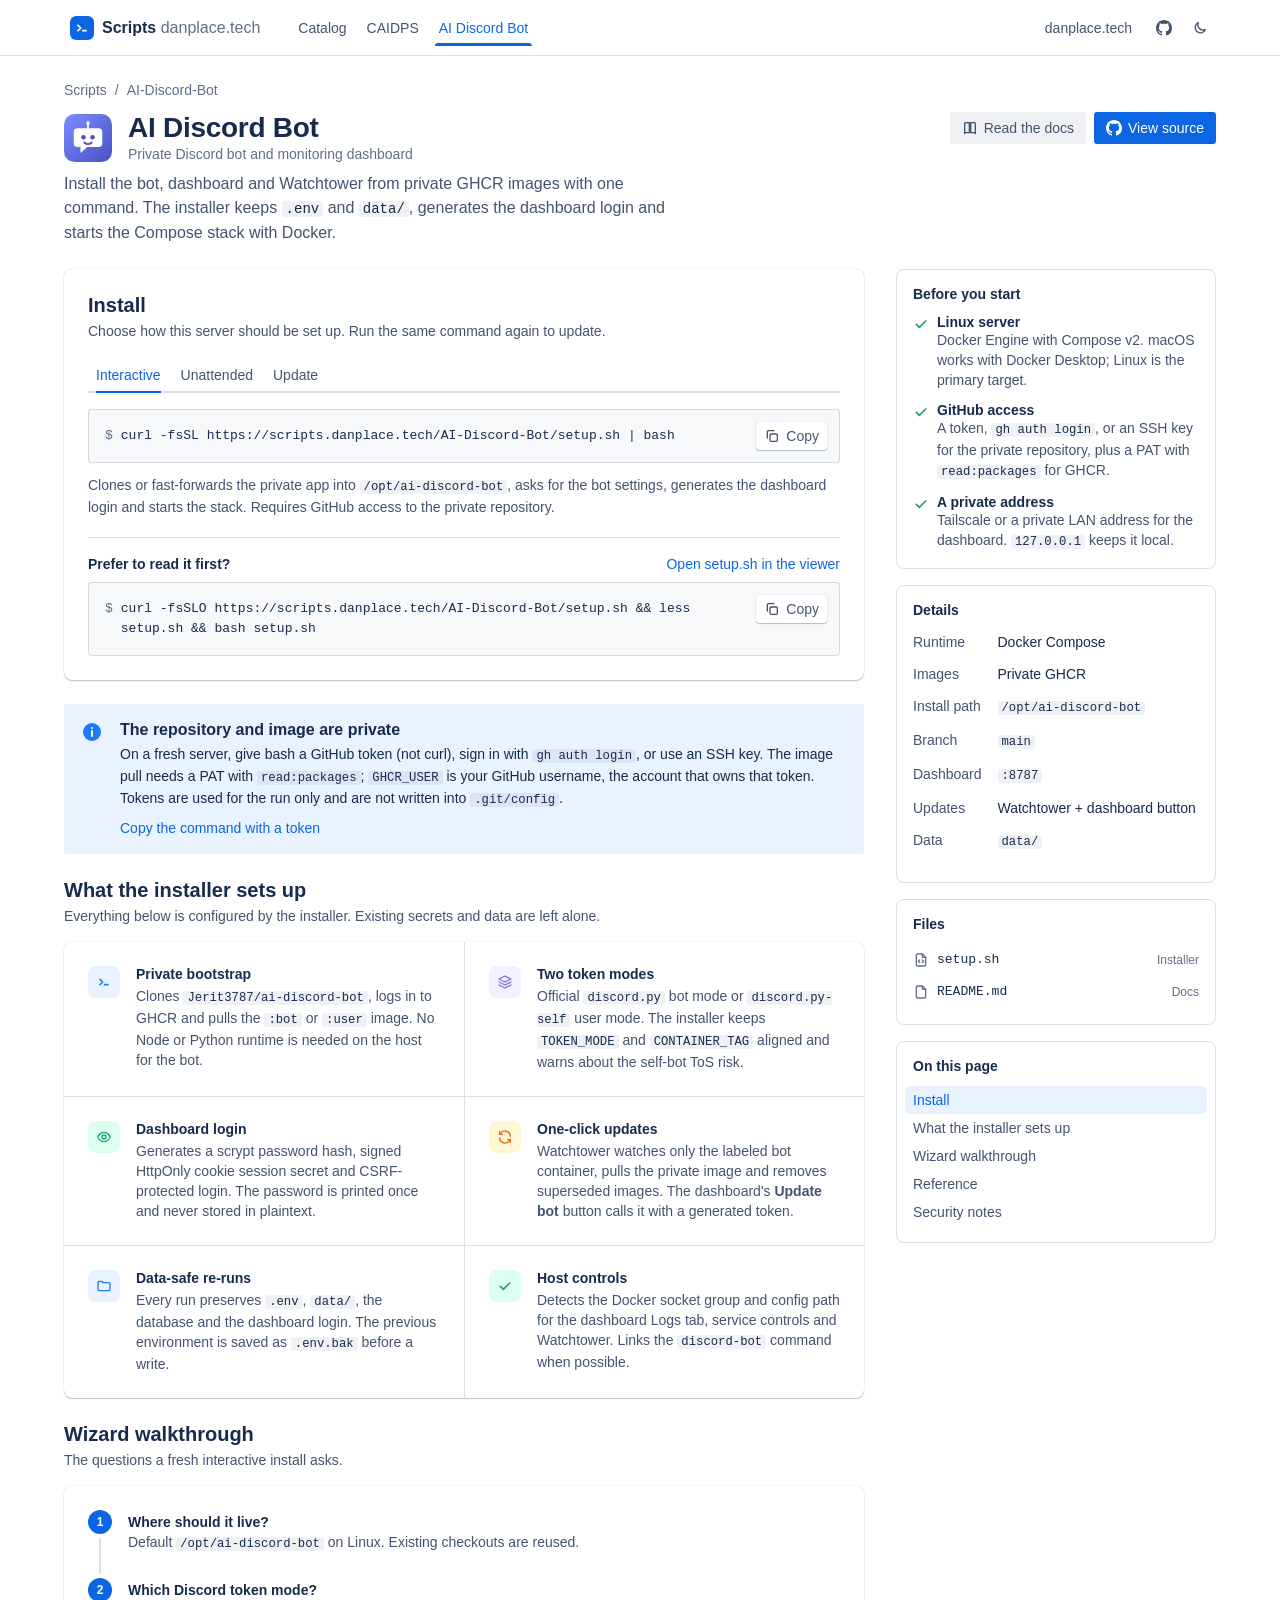
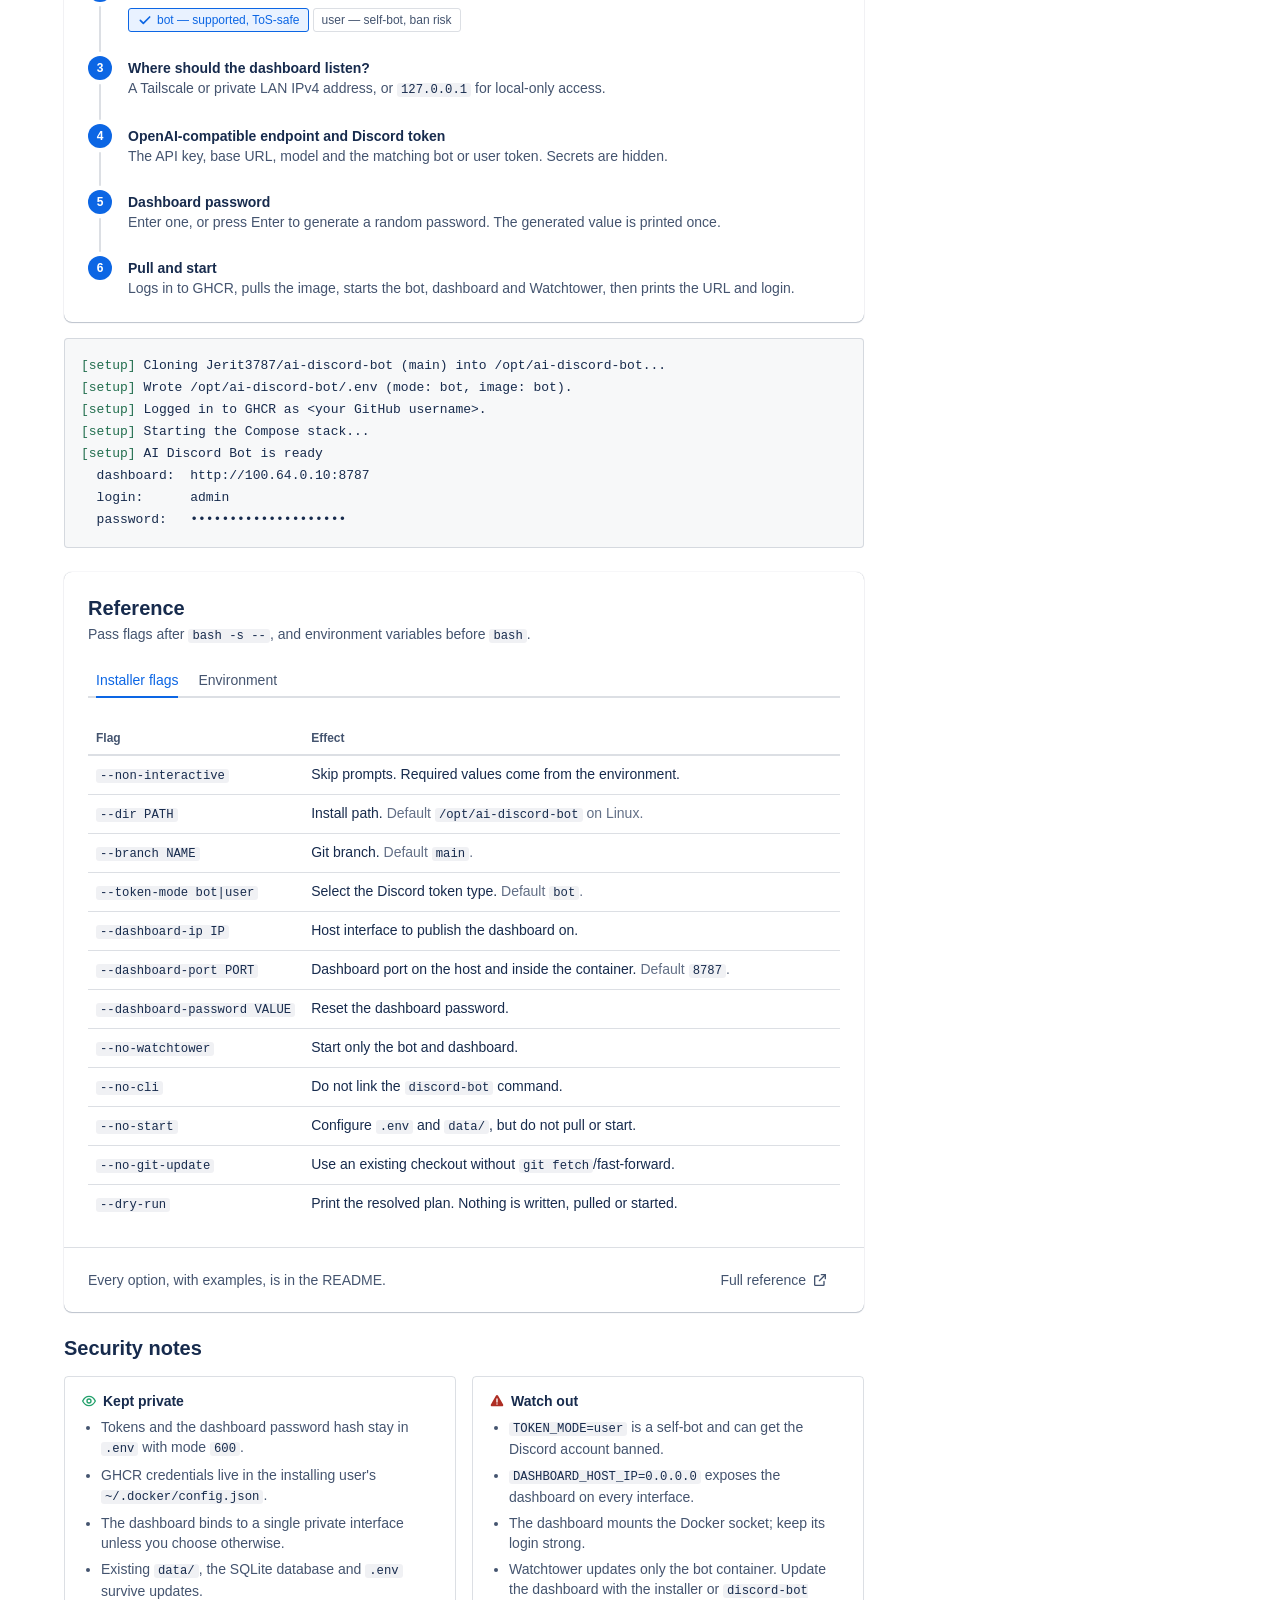
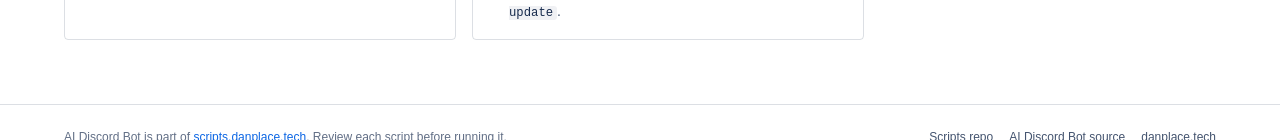
==== commit 556931ed: "docs: use a GHCR username placeholder GHCR_USER is the GitHub account that owns the token, which is " ====
--- a/AI-Discord-Bot/index.html
+++ b/AI-Discord-Bot/index.html
@@ -131,7 +131,7 @@
                 <div class="code-block">
                   <pre><span class="prompt" aria-hidden="true">$</span><code id="cmd-unattended">curl -fsSL https://scripts.danplace.tech/AI-Discord-Bot/setup.sh | \
   GITHUB_TOKEN='&lt;repo + read:packages PAT&gt;' \
-  GHCR_USER=Jerit3787 \
+  GHCR_USER='&lt;your GitHub username&gt;' \
   DISCORD_TOKEN='&lt;bot token&gt;' \
   OPENAI_API_KEY='&lt;OpenAI-compatible key&gt;' \
   TOKEN_MODE=bot DASHBOARD_HOST_IP=100.64.0.10 \
@@ -168,9 +168,9 @@
           <svg class="icon-24" aria-hidden="true"><use href="../assets/icons.svg?v=500451243d#i-info"/></svg>
           <div class="section-message-body">
             <h2 id="private-title" class="heading-small">The repository and image are private</h2>
-            <p>On a fresh server, give bash a GitHub token (not curl), sign in with <code>gh auth login</code>, or use an SSH key. The image pull needs a PAT with <code>read:packages</code>; <code>GHCR_USER</code> is the account that owns that token. Tokens are used for the run only and are not written into <code>.git/config</code>.</p>
+            <p>On a fresh server, give bash a GitHub token (not curl), sign in with <code>gh auth login</code>, or use an SSH key. The image pull needs a PAT with <code>read:packages</code>; <code>GHCR_USER</code> is your GitHub username, the account that owns that token. Tokens are used for the run only and are not written into <code>.git/config</code>.</p>
             <div class="section-message-actions">
-              <button class="link-button" type="button" data-copy="curl -fsSL https://scripts.danplace.tech/AI-Discord-Bot/setup.sh | GITHUB_TOKEN=... GHCR_USER=Jerit3787 bash" data-copy-flag="Token command copied">Copy the command with a token</button>
+              <button class="link-button" type="button" data-copy="curl -fsSL https://scripts.danplace.tech/AI-Discord-Bot/setup.sh | GITHUB_TOKEN=... GHCR_USER='&lt;your GitHub username&gt;' bash" data-copy-flag="Token command copied">Copy the command with a token</button>
             </div>
           </div>
         </section>
@@ -276,7 +276,7 @@
           </div>
           <pre class="log" aria-label="Example installer output"><span class="ok">[setup]</span> Cloning Jerit3787/ai-discord-bot (main) into /opt/ai-discord-bot...
 <span class="ok">[setup]</span> Wrote /opt/ai-discord-bot/.env (mode: bot, image: bot).
-<span class="ok">[setup]</span> Logged in to GHCR as Jerit3787.
+<span class="ok">[setup]</span> Logged in to GHCR as &lt;your GitHub username&gt;.
 <span class="ok">[setup]</span> Starting the Compose stack...
 <span class="ok">[setup]</span> AI Discord Bot is ready
   dashboard:  http://100.64.0.10:8787
@@ -324,7 +324,7 @@
                     <tbody>
                       <tr><td><code>GITHUB_TOKEN</code>, <code>GH_TOKEN</code></td><td>Private repository token for this run. Reused for GHCR when <code>GHCR_TOKEN</code> is unset.</td></tr>
                       <tr><td><code>GHCR_TOKEN</code></td><td>PAT with <code>read:packages</code> for the private image.</td></tr>
-                      <tr><td><code>GHCR_USER</code></td><td>GitHub account that owns the GHCR token. <span class="default">Default: the authenticated <code>gh</code> account.</span></td></tr>
+                      <tr><td><code>GHCR_USER</code></td><td>Your GitHub username, for the account that owns the GHCR token. <span class="default">Default: the authenticated <code>gh</code> account, otherwise prompted.</span></td></tr>
                       <tr><td><code>AI_DISCORD_BOT_INSTALL_DIR</code></td><td>Install path.</td></tr>
                       <tr><td><code>AI_DISCORD_BOT_BRANCH</code></td><td>Branch. <span class="default">Default <code>main</code>.</span></td></tr>
                       <tr><td><code>AI_DISCORD_BOT_NON_INTERACTIVE=1</code></td><td>Same as <code>--non-interactive</code>. <code>CI=1</code> also works.</td></tr>
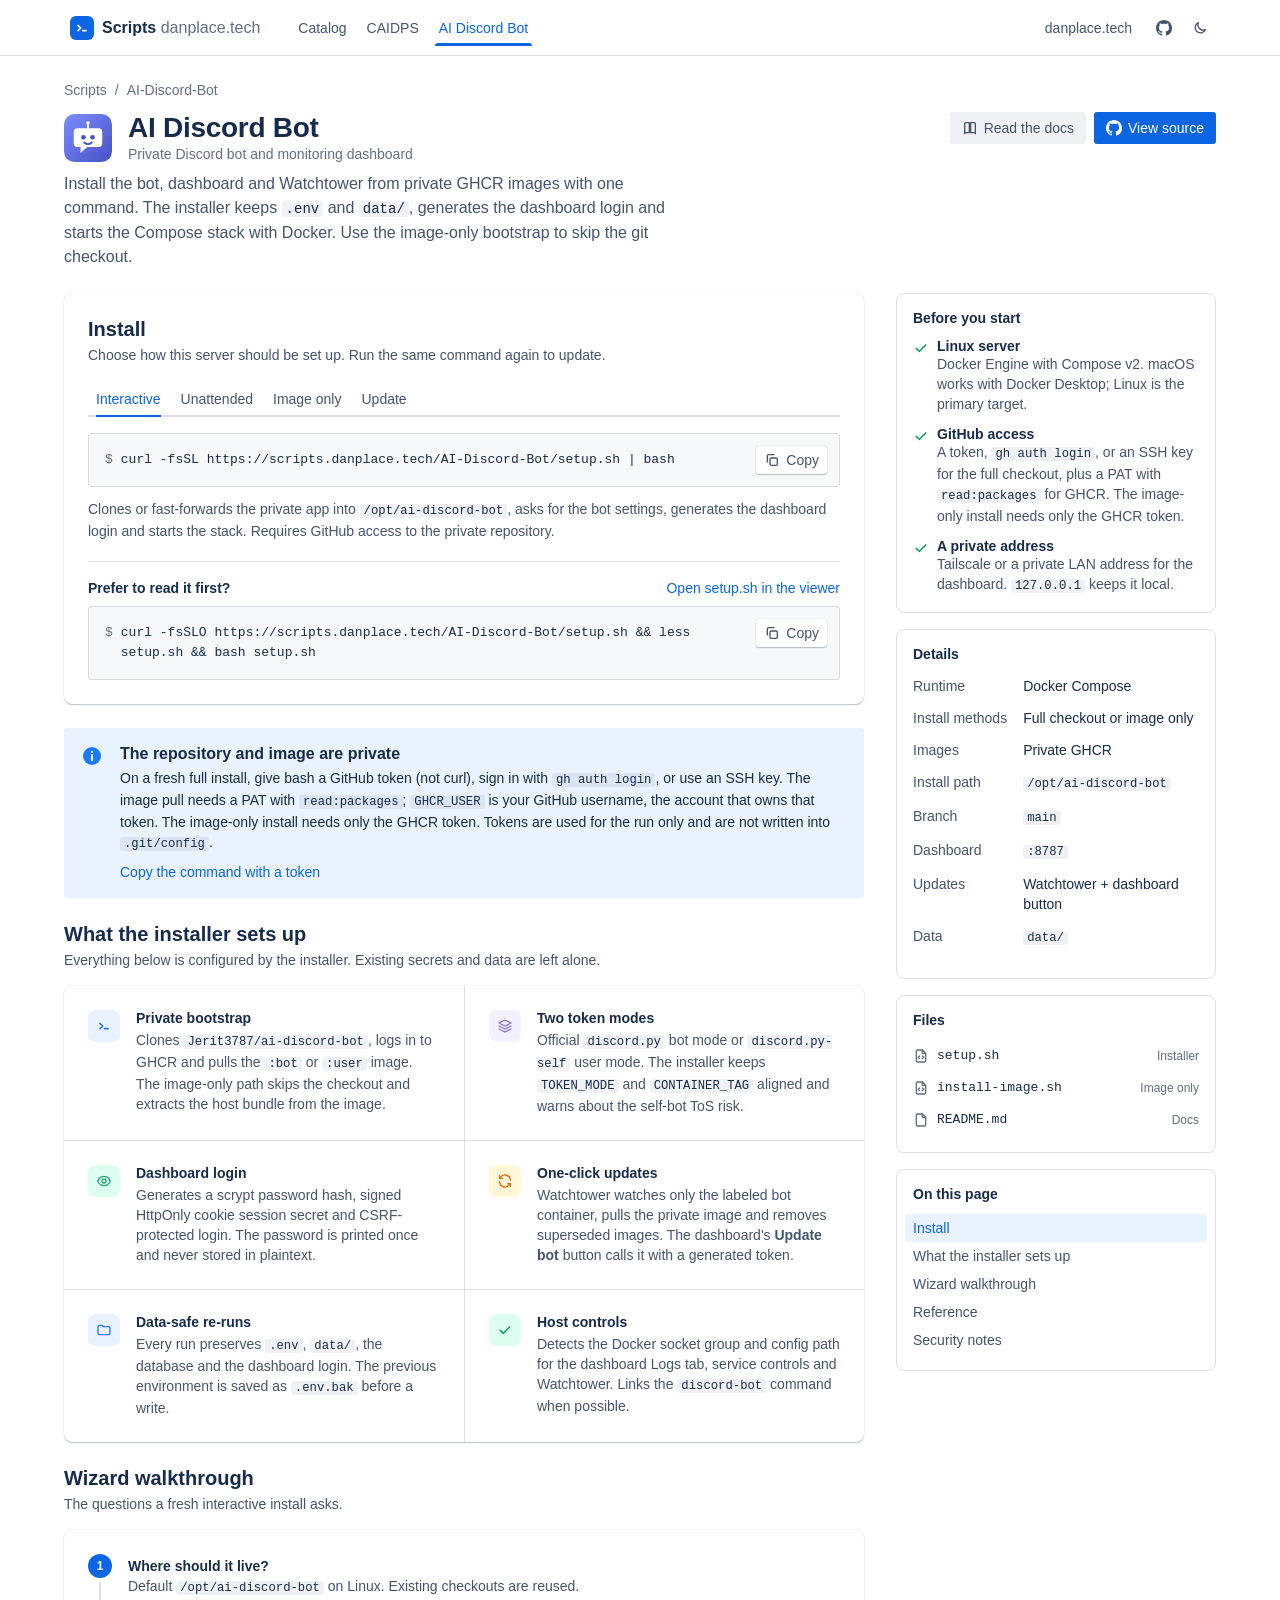
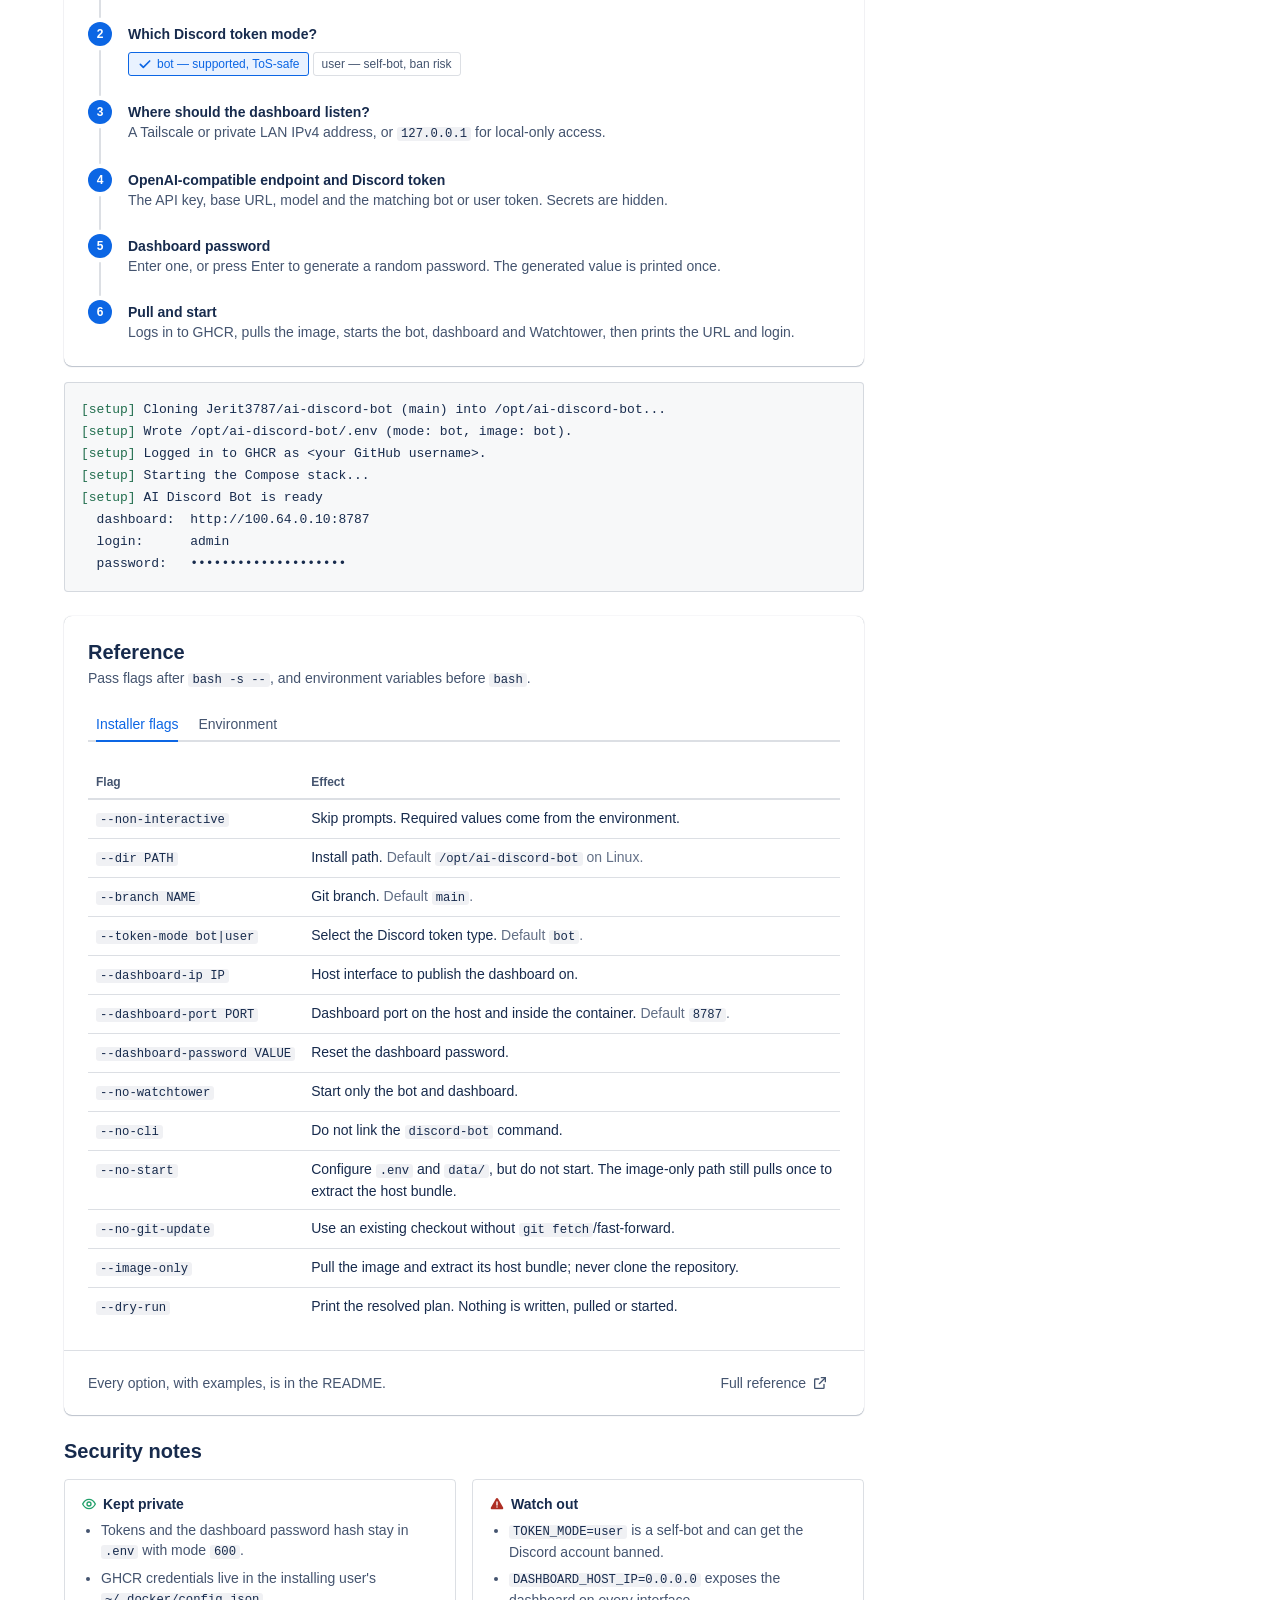
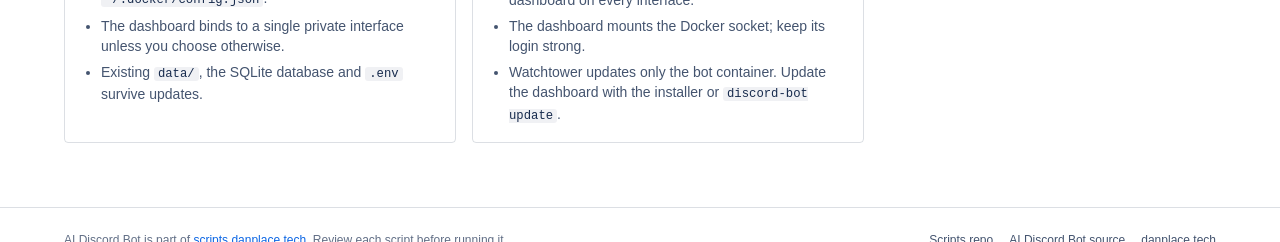
==== commit bf93abe2: "feat: add an image-only AI Discord Bot installer Pull the image and extract its /app/host-bundle ins" ====
--- a/AI-Discord-Bot/index.html
+++ b/AI-Discord-Bot/index.html
@@ -4,12 +4,12 @@
   <meta charset="UTF-8">
   <meta name="viewport" content="width=device-width, initial-scale=1.0">
   <title>AI Discord Bot installer | scripts.danplace.tech</title>
-  <meta name="description" content="One-line installer for the AI Discord Bot: private GHCR images, Docker Compose, password-protected dashboard, generated login and Watchtower updates.">
+  <meta name="description" content="One-line installer for the AI Discord Bot: full checkout or image-only, private GHCR images, Docker Compose, password-protected dashboard, generated login and Watchtower updates.">
   <link rel="canonical" href="https://scripts.danplace.tech/AI-Discord-Bot/">
   <meta name="theme-color" content="#FFFFFF" media="(prefers-color-scheme: light)">
   <meta name="theme-color" content="#1D2125" media="(prefers-color-scheme: dark)">
   <meta property="og:title" content="AI Discord Bot | scripts.danplace.tech">
-  <meta property="og:description" content="Installer for a private Discord bot and dashboard with Docker Compose, GHCR and Watchtower.">
+  <meta property="og:description" content="Full-checkout or image-only installer for a private Discord bot and dashboard with Docker Compose, GHCR and Watchtower.">
   <meta property="og:type" content="website">
   <meta property="og:url" content="https://scripts.danplace.tech/AI-Discord-Bot/">
   <meta name="twitter:card" content="summary">
@@ -71,7 +71,7 @@
         <p class="page-description">
           Install the bot, dashboard and Watchtower from private GHCR images with one command. The
           installer keeps <code>.env</code> and <code>data/</code>, generates the dashboard login and
-          starts the Compose stack with Docker.
+          starts the Compose stack with Docker. Use the image-only bootstrap to skip the git checkout.
         </p>
       </div>
       <div class="btn-group">
@@ -97,6 +97,7 @@
               <div class="tab-list" role="tablist" aria-label="Install commands">
                 <button class="tab" type="button" role="tab" id="tab-interactive" data-hash="interactive" aria-controls="panel-interactive" aria-selected="true">Interactive</button>
                 <button class="tab" type="button" role="tab" id="tab-unattended" data-hash="unattended" aria-controls="panel-unattended" aria-selected="false" tabindex="-1">Unattended</button>
+                <button class="tab" type="button" role="tab" id="tab-image" data-hash="image-only" aria-controls="panel-image" aria-selected="false" tabindex="-1">Image only</button>
                 <button class="tab" type="button" role="tab" id="tab-update" data-hash="update" aria-controls="panel-update" aria-selected="false" tabindex="-1">Update</button>
               </div>
 
@@ -145,12 +146,33 @@
                 <p>No prompts. A fresh unattended install needs the Discord token and API key; the dashboard password is generated and printed once. Set <code>GHCR_TOKEN</code> separately if <code>GITHUB_TOKEN</code> does not have <code>read:packages</code>.</p>
               </div>
 
+              <div class="tab-panel" role="tabpanel" id="panel-image" aria-labelledby="tab-image" hidden>
+                <div class="code-block">
+                  <pre><span class="prompt" aria-hidden="true">$</span><code id="cmd-image">curl -fsSL https://scripts.danplace.tech/AI-Discord-Bot/install-image.sh | \
+  GHCR_TOKEN='&lt;read:packages PAT&gt;' \
+  GHCR_USER='&lt;your GitHub username&gt;' \
+  bash</code></pre>
+                  <button class="btn" type="button" data-copy-target="cmd-image" aria-label="Copy image-only install command">
+                    <svg class="icon icon-copy" aria-hidden="true"><use href="../assets/icons.svg?v=500451243d#i-copy"/></svg>
+                    <svg class="icon icon-check" aria-hidden="true"><use href="../assets/icons.svg?v=500451243d#i-check"/></svg>
+                    <span class="copy-label">Copy</span>
+                  </button>
+                </div>
+                <p>Pulls the released image and extracts the Compose file and host tools from <code>/app/host-bundle</code>. It never clones the repository. Re-run to pull a new image; <code>.env</code> and <code>data/</code> are preserved. Python 3 is used only for the dashboard login.</p>
+                <div class="alt-command">
+                  <div class="alt-command-head">
+                    <h3 class="heading-xsmall">Prefer to read it first?</h3>
+                    <a class="link-button" href="install-image.sh" data-view-script data-source="https://github.com/Jerit3787/scripts/blob/main/AI-Discord-Bot/install-image.sh" data-description="AI Discord Bot image-only installer">Open install-image.sh in the viewer</a>
+                  </div>
+                </div>
+              </div>
+
               <div class="tab-panel" role="tabpanel" id="panel-update" aria-labelledby="tab-update" hidden>
                 <div class="code-block">
                   <pre><span class="prompt" aria-hidden="true">$</span><code id="cmd-update">curl -fsSL https://scripts.danplace.tech/AI-Discord-Bot/setup.sh | \
   GITHUB_TOKEN='&lt;repo PAT&gt;' bash
 
-# Or update the images without re-running the installer
+# Or update the containers without re-running the installer
 discord-bot update</code></pre>
                   <button class="btn" type="button" data-copy-target="cmd-update" aria-label="Copy update command">
                     <svg class="icon icon-copy" aria-hidden="true"><use href="../assets/icons.svg?v=500451243d#i-copy"/></svg>
@@ -168,7 +190,7 @@
           <svg class="icon-24" aria-hidden="true"><use href="../assets/icons.svg?v=500451243d#i-info"/></svg>
           <div class="section-message-body">
             <h2 id="private-title" class="heading-small">The repository and image are private</h2>
-            <p>On a fresh server, give bash a GitHub token (not curl), sign in with <code>gh auth login</code>, or use an SSH key. The image pull needs a PAT with <code>read:packages</code>; <code>GHCR_USER</code> is your GitHub username, the account that owns that token. Tokens are used for the run only and are not written into <code>.git/config</code>.</p>
+            <p>On a fresh full install, give bash a GitHub token (not curl), sign in with <code>gh auth login</code>, or use an SSH key. The image pull needs a PAT with <code>read:packages</code>; <code>GHCR_USER</code> is your GitHub username, the account that owns that token. The image-only install needs only the GHCR token. Tokens are used for the run only and are not written into <code>.git/config</code>.</p>
             <div class="section-message-actions">
               <button class="link-button" type="button" data-copy="curl -fsSL https://scripts.danplace.tech/AI-Discord-Bot/setup.sh | GITHUB_TOKEN=... GHCR_USER='&lt;your GitHub username&gt;' bash" data-copy-flag="Token command copied">Copy the command with a token</button>
             </div>
@@ -185,7 +207,7 @@
               <span class="icon-tile icon-tile-large tile-blue" aria-hidden="true"><svg class="icon"><use href="../assets/icons.svg?v=500451243d#i-terminal"/></svg></span>
               <div>
                 <h3 class="heading-xsmall">Private bootstrap</h3>
-                <p>Clones <code>Jerit3787/ai-discord-bot</code>, logs in to GHCR and pulls the <code>:bot</code> or <code>:user</code> image. No Node or Python runtime is needed on the host for the bot.</p>
+                <p>Clones <code>Jerit3787/ai-discord-bot</code>, logs in to GHCR and pulls the <code>:bot</code> or <code>:user</code> image. The image-only path skips the checkout and extracts the host bundle from the image.</p>
               </div>
             </div>
             <div class="feature">
@@ -309,8 +331,9 @@
                       <tr><td><code>--dashboard-password VALUE</code></td><td>Reset the dashboard password.</td></tr>
                       <tr><td><code>--no-watchtower</code></td><td>Start only the bot and dashboard.</td></tr>
                       <tr><td><code>--no-cli</code></td><td>Do not link the <code>discord-bot</code> command.</td></tr>
-                      <tr><td><code>--no-start</code></td><td>Configure <code>.env</code> and <code>data/</code>, but do not pull or start.</td></tr>
+                      <tr><td><code>--no-start</code></td><td>Configure <code>.env</code> and <code>data/</code>, but do not start. The image-only path still pulls once to extract the host bundle.</td></tr>
                       <tr><td><code>--no-git-update</code></td><td>Use an existing checkout without <code>git fetch</code>/fast-forward.</td></tr>
+                      <tr><td><code>--image-only</code></td><td>Pull the image and extract its host bundle; never clone the repository.</td></tr>
                       <tr><td><code>--dry-run</code></td><td>Print the resolved plan. Nothing is written, pulled or started.</td></tr>
                     </tbody>
                   </table>
@@ -329,6 +352,7 @@
                       <tr><td><code>AI_DISCORD_BOT_BRANCH</code></td><td>Branch. <span class="default">Default <code>main</code>.</span></td></tr>
                       <tr><td><code>AI_DISCORD_BOT_NON_INTERACTIVE=1</code></td><td>Same as <code>--non-interactive</code>. <code>CI=1</code> also works.</td></tr>
                       <tr><td><code>AI_DISCORD_BOT_NO_GIT_UPDATE=1</code></td><td>Same as <code>--no-git-update</code>.</td></tr>
+                      <tr><td><code>AI_DISCORD_BOT_IMAGE_ONLY=1</code></td><td>Same as <code>--image-only</code>.</td></tr>
                       <tr><td><code>TOKEN_MODE</code></td><td><code>bot</code> or <code>user</code>. <span class="default">Default <code>bot</code>.</span></td></tr>
                       <tr><td><code>DISCORD_TOKEN</code></td><td>Bot token, or user token in user mode. Required on a fresh install.</td></tr>
                       <tr><td><code>OPENAI_API_KEY</code></td><td>OpenAI-compatible API key. Required on a fresh install.</td></tr>
@@ -395,7 +419,7 @@
               <svg class="icon" aria-hidden="true"><use href="../assets/icons.svg?v=500451243d#i-check"/></svg>
               <div>
                 <h3 class="heading-xsmall">GitHub access</h3>
-                <p>A token, <code>gh auth login</code>, or an SSH key for the private repository, plus a PAT with <code>read:packages</code> for GHCR.</p>
+                <p>A token, <code>gh auth login</code>, or an SSH key for the full checkout, plus a PAT with <code>read:packages</code> for GHCR. The image-only install needs only the GHCR token.</p>
               </div>
             </li>
             <li>
@@ -413,6 +437,8 @@
           <dl class="details">
             <dt>Runtime</dt>
             <dd>Docker Compose</dd>
+            <dt>Install methods</dt>
+            <dd>Full checkout or image only</dd>
             <dt>Images</dt>
             <dd>Private GHCR</dd>
             <dt>Install path</dt>
@@ -432,6 +458,7 @@
           <h2 id="files-title" class="panel-title">Files</h2>
           <ul class="file-list">
             <li><a href="setup.sh" data-view-script data-source="https://github.com/Jerit3787/scripts/blob/main/AI-Discord-Bot/setup.sh" data-description="AI Discord Bot installer"><svg class="icon" aria-hidden="true"><use href="../assets/icons.svg?v=500451243d#i-file-code"/></svg><span class="file-name">setup.sh</span><span class="file-meta">Installer</span></a></li>
+            <li><a href="install-image.sh" data-view-script data-source="https://github.com/Jerit3787/scripts/blob/main/AI-Discord-Bot/install-image.sh" data-description="AI Discord Bot image-only installer"><svg class="icon" aria-hidden="true"><use href="../assets/icons.svg?v=500451243d#i-file-code"/></svg><span class="file-name">install-image.sh</span><span class="file-meta">Image only</span></a></li>
             <li><a href="https://github.com/Jerit3787/scripts/blob/main/AI-Discord-Bot/README.md" target="_blank" rel="noopener"><svg class="icon" aria-hidden="true"><use href="../assets/icons.svg?v=500451243d#i-file"/></svg><span class="file-name">README.md</span><span class="file-meta">Docs</span></a></li>
           </ul>
         </section>
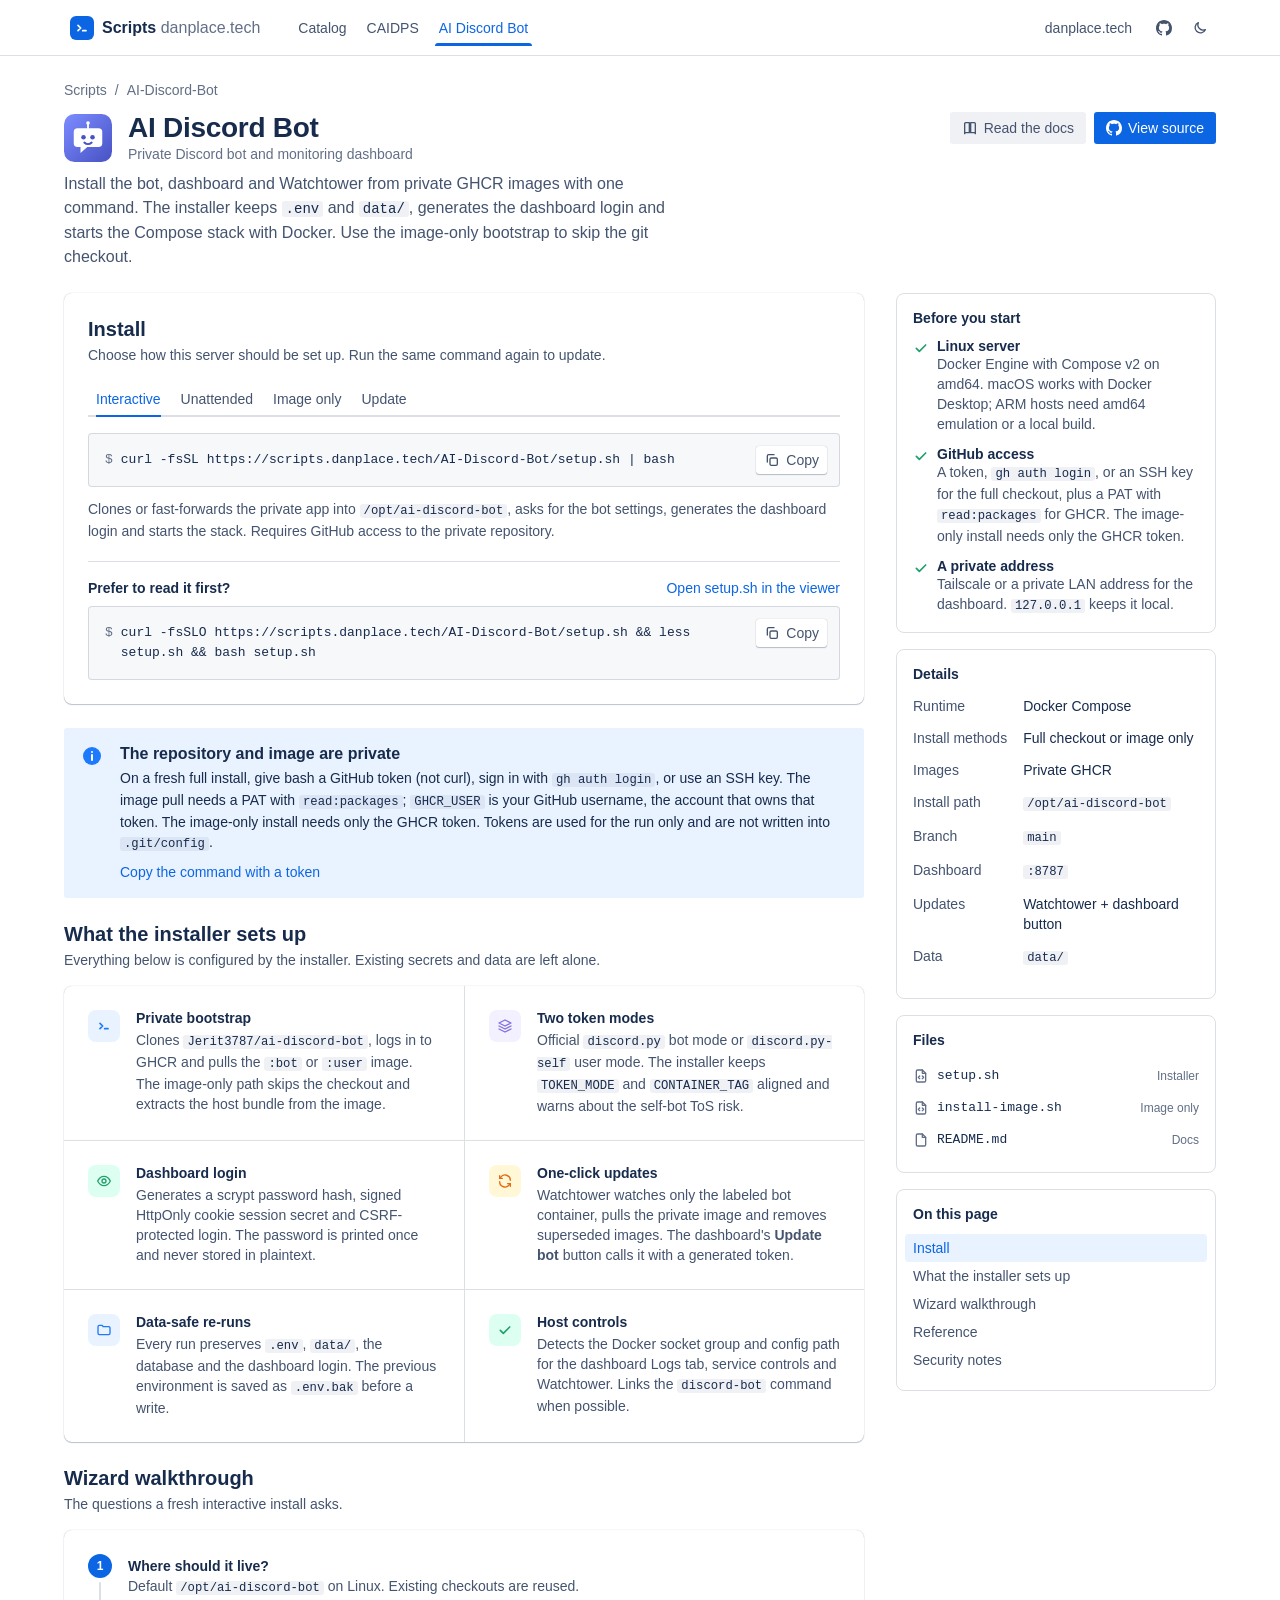
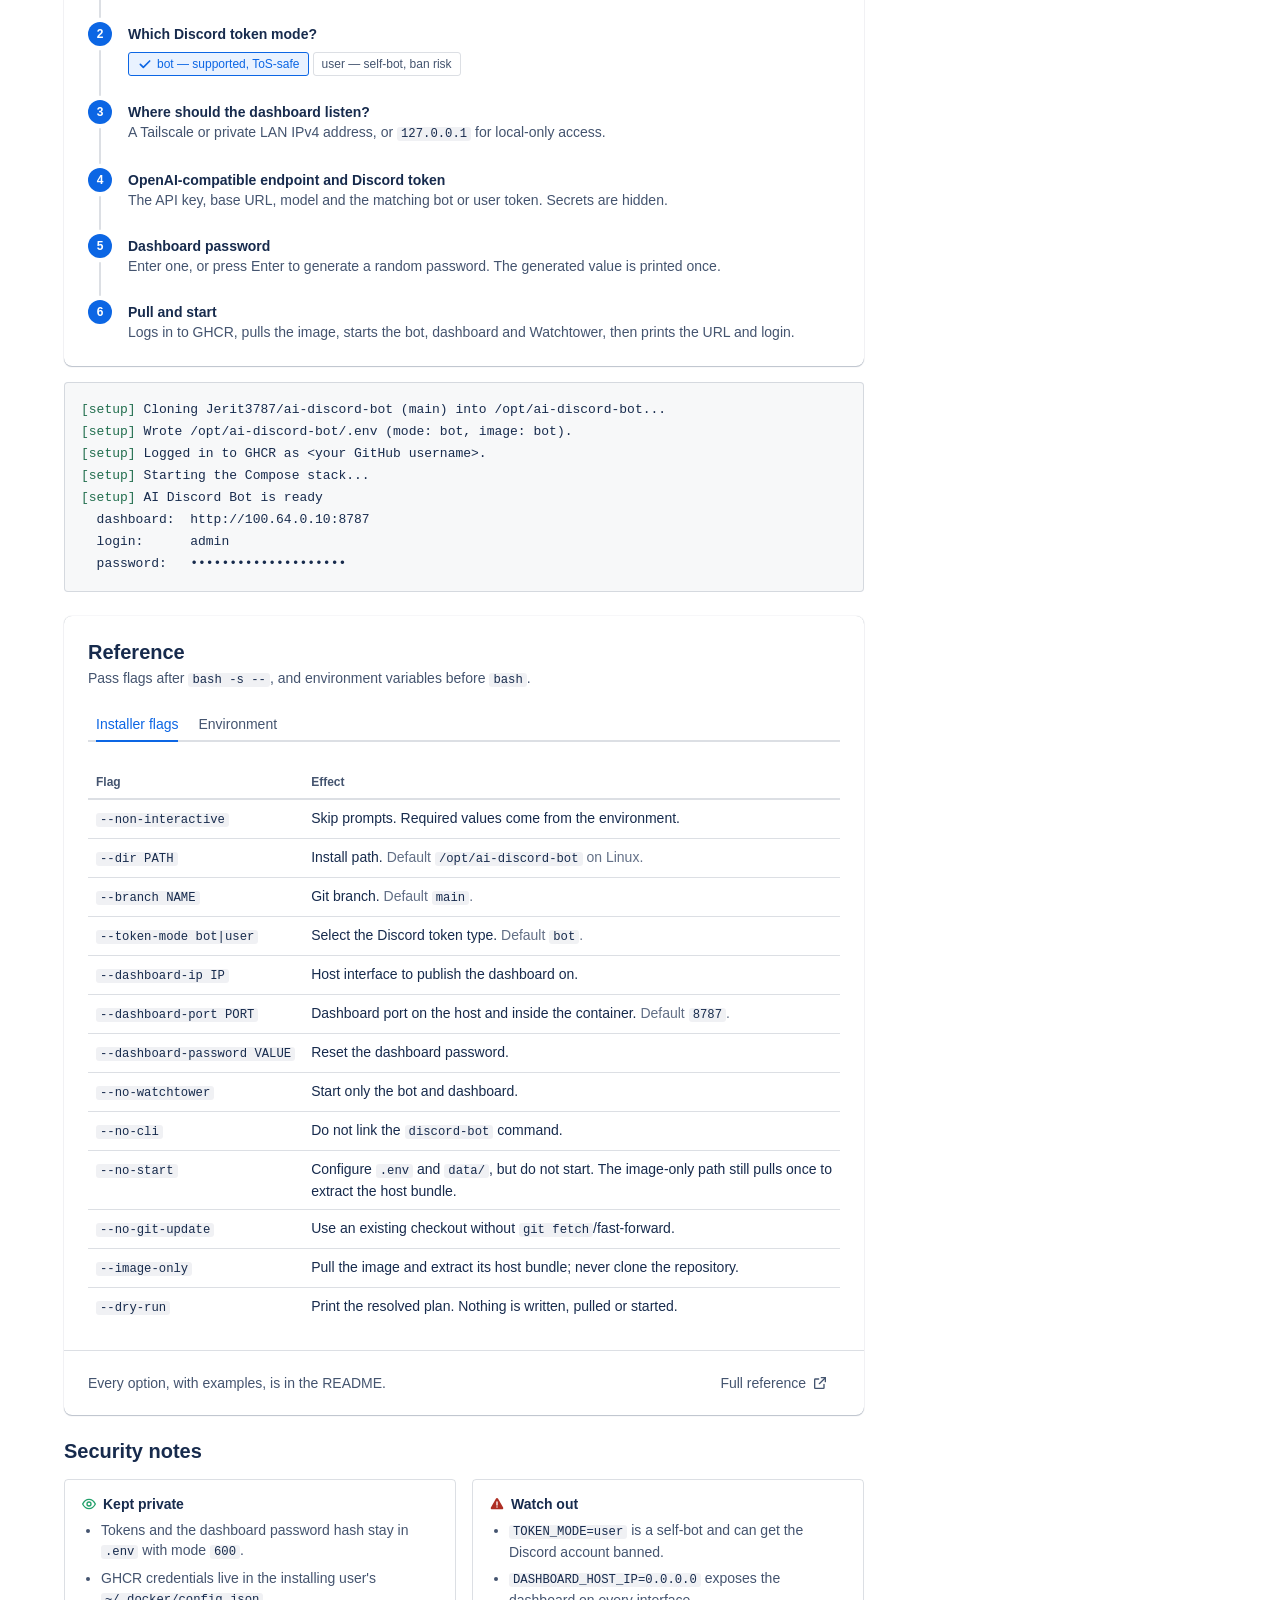
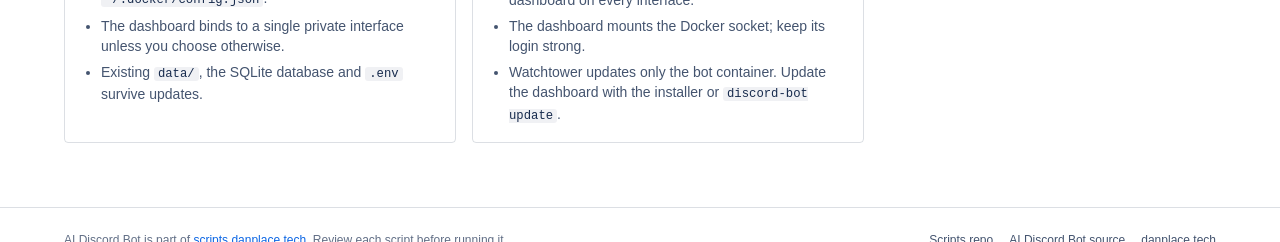
==== commit f0b449eb: "docs: note amd64 images and bust the setup.sh cache The image-only bootstrap now fetches setup.sh wi" ====
--- a/AI-Discord-Bot/index.html
+++ b/AI-Discord-Bot/index.html
@@ -412,7 +412,7 @@
               <svg class="icon" aria-hidden="true"><use href="../assets/icons.svg?v=500451243d#i-check"/></svg>
               <div>
                 <h3 class="heading-xsmall">Linux server</h3>
-                <p>Docker Engine with Compose v2. macOS works with Docker Desktop; Linux is the primary target.</p>
+                <p>Docker Engine with Compose v2 on amd64. macOS works with Docker Desktop; ARM hosts need amd64 emulation or a local build.</p>
               </div>
             </li>
             <li>
